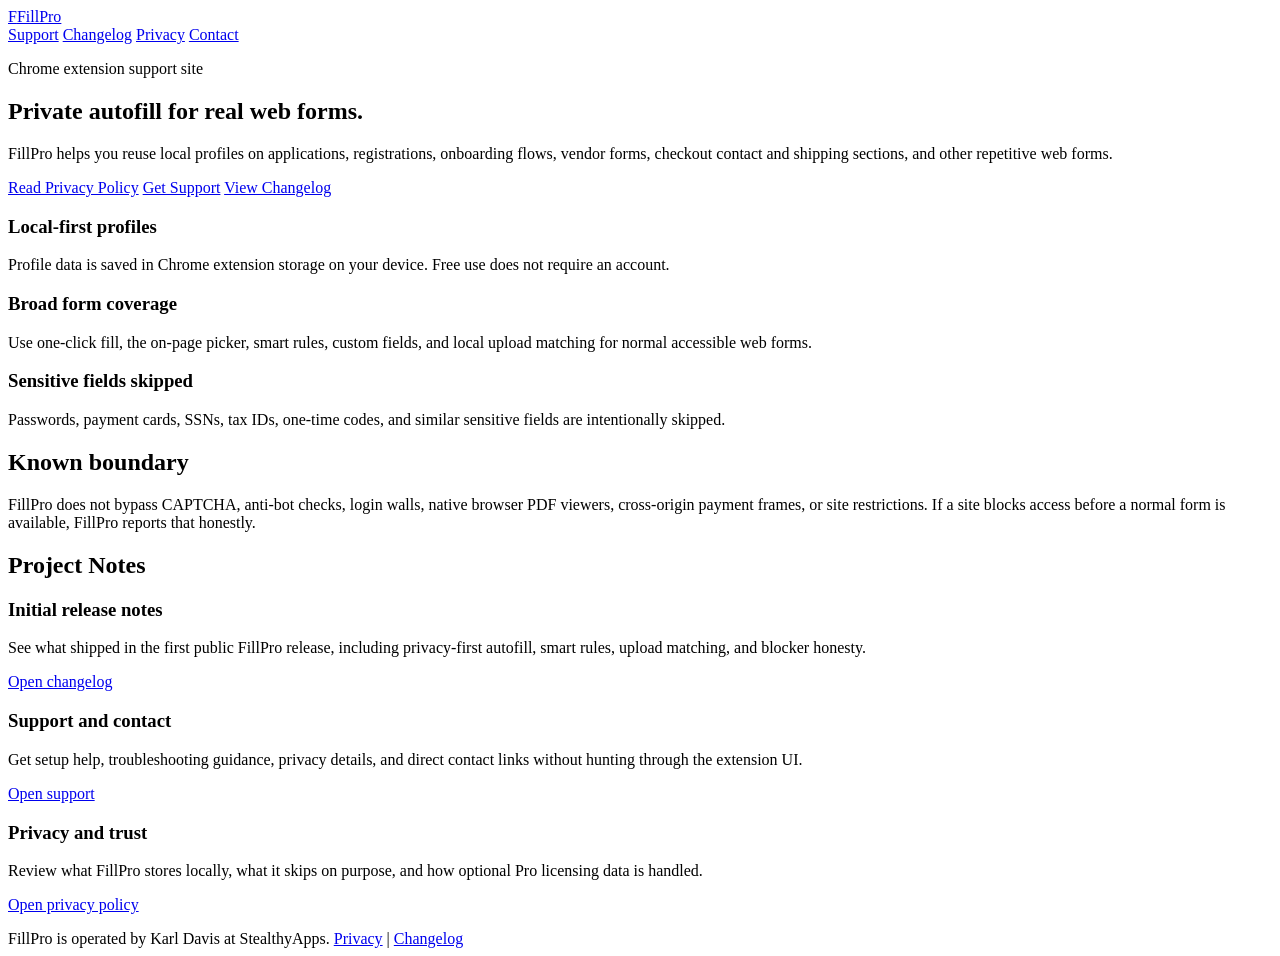
==== index.html @ dcb6a8a9 "Remove developer letter page" ====
<!doctype html>
<html lang="en">
<head>
  <meta charset="utf-8">
  <meta name="viewport" content="width=device-width, initial-scale=1">
  <title>FillPro - Private Web Form Autofill</title>
  <meta name="description" content="FillPro is a Chrome extension for private local web-form autofill with profiles, smart rules, page picker, and local upload matching.">
  <link rel="stylesheet" href="styles.css">
</head>
<body>
  <header class="site-header">
    <nav class="nav" aria-label="Main navigation">
      <a class="brand" href="index.html"><span class="brand-mark">F</span><span>FillPro</span></a>
      <div class="nav-links">
        <a href="support.html">Support</a>
        <a href="changelog.html">Changelog</a>
        <a href="privacy-policy.html">Privacy</a>
        <a href="mailto:support@stealthyapps.com">Contact</a>
      </div>
    </nav>
  </header>

  <main>
    <section class="hero">
      <p class="eyebrow">Chrome extension support site</p>
      <h1>Private autofill for real web forms.</h1>
      <p class="lead">FillPro helps you reuse local profiles on applications, registrations, onboarding flows, vendor forms, checkout contact and shipping sections, and other repetitive web forms.</p>
      <div class="actions">
        <a class="button primary" href="privacy-policy.html">Read Privacy Policy</a>
        <a class="button" href="support.html">Get Support</a>
        <a class="button" href="changelog.html">View Changelog</a>
      </div>
    </section>

    <section class="grid" aria-label="FillPro highlights">
      <article class="card">
        <h3>Local-first profiles</h3>
        <p>Profile data is saved in Chrome extension storage on your device. Free use does not require an account.</p>
      </article>
      <article class="card">
        <h3>Broad form coverage</h3>
        <p>Use one-click fill, the on-page picker, smart rules, custom fields, and local upload matching for normal accessible web forms.</p>
      </article>
      <article class="card">
        <h3>Sensitive fields skipped</h3>
        <p>Passwords, payment cards, SSNs, tax IDs, one-time codes, and similar sensitive fields are intentionally skipped.</p>
      </article>
    </section>

    <section class="notice">
      <h2>Known boundary</h2>
      <p>FillPro does not bypass CAPTCHA, anti-bot checks, login walls, native browser PDF viewers, cross-origin payment frames, or site restrictions. If a site blocks access before a normal form is available, FillPro reports that honestly.</p>
    </section>

    <section>
      <h2>Project Notes</h2>
      <div class="grid" aria-label="Project notes">
        <article class="card">
          <h3>Initial release notes</h3>
          <p>See what shipped in the first public FillPro release, including privacy-first autofill, smart rules, upload matching, and blocker honesty.</p>
          <p><a href="changelog.html">Open changelog</a></p>
        </article>
        <article class="card">
          <h3>Support and contact</h3>
          <p>Get setup help, troubleshooting guidance, privacy details, and direct contact links without hunting through the extension UI.</p>
          <p><a href="support.html">Open support</a></p>
        </article>
        <article class="card">
          <h3>Privacy and trust</h3>
          <p>Review what FillPro stores locally, what it skips on purpose, and how optional Pro licensing data is handled.</p>
          <p><a href="privacy-policy.html">Open privacy policy</a></p>
        </article>
      </div>
    </section>
  </main>

  <footer>
    <div class="footer-inner">
      <span>FillPro is operated by Karl Davis at StealthyApps.</span>
      <span><a href="privacy-policy.html">Privacy</a> | <a href="changelog.html">Changelog</a></span>
    </div>
  </footer>
</body>
</html>
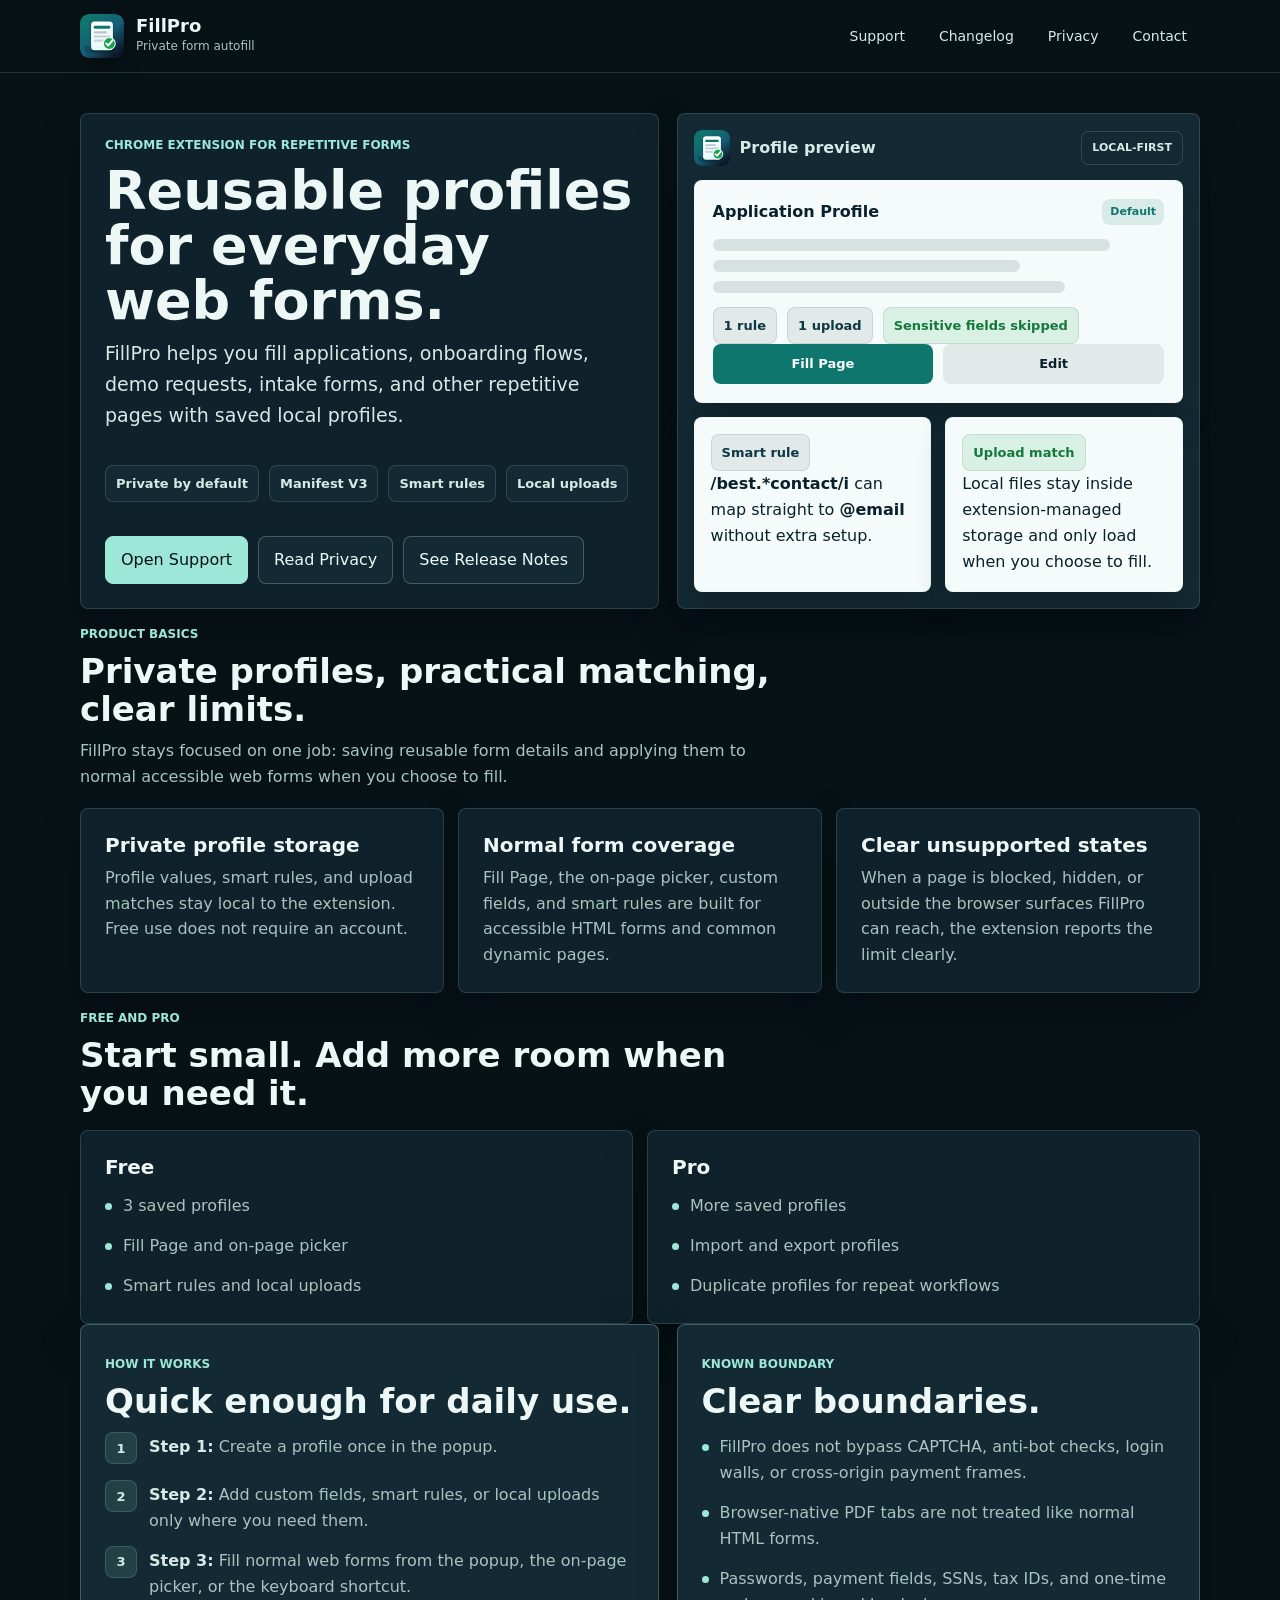
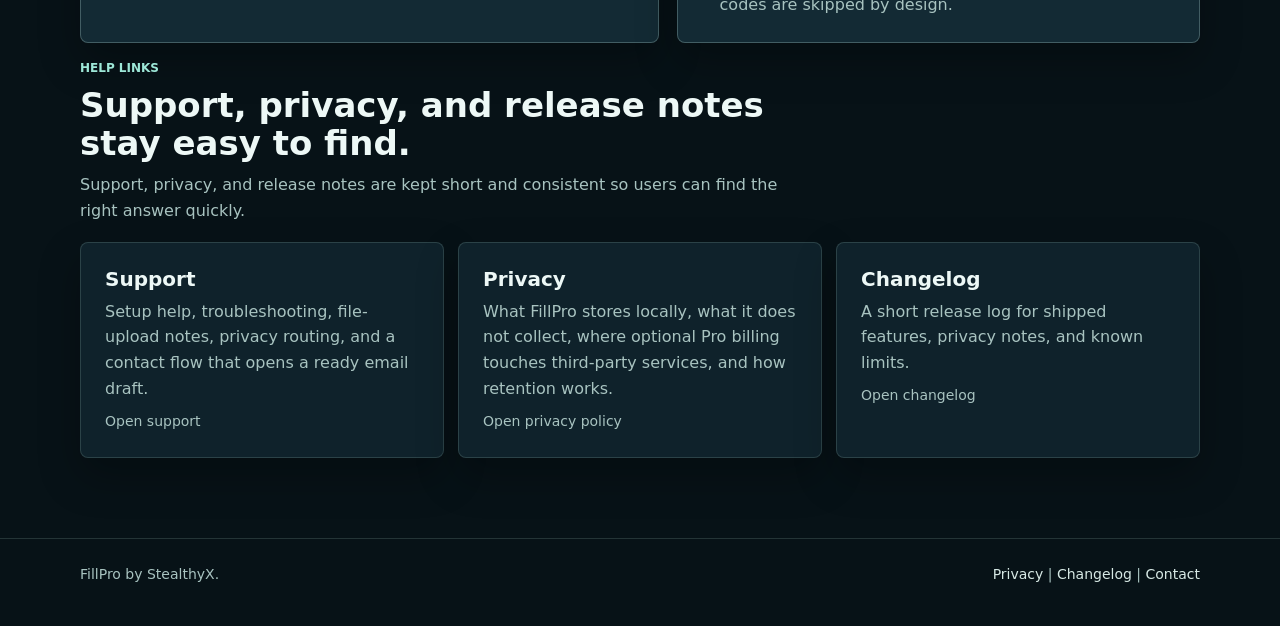
==== commit d7178e2e: "Refresh public site branding and support flow" ====
--- a/index.html
+++ b/index.html
@@ -3,72 +3,204 @@
 <head>
   <meta charset="utf-8">
   <meta name="viewport" content="width=device-width, initial-scale=1">
-  <title>FillPro - Private Web Form Autofill</title>
-  <meta name="description" content="FillPro is a Chrome extension for private local web-form autofill with profiles, smart rules, page picker, and local upload matching.">
+  <title>FillPro | Private Form Autofill</title>
+  <meta name="description" content="FillPro is a private Chrome extension for reusable form profiles, smart field matching, local upload matching, and clear support documentation.">
+  <meta name="referrer" content="no-referrer">
+  <meta http-equiv="Content-Security-Policy" content="default-src 'self'; base-uri 'self'; object-src 'none'; script-src 'self'; style-src 'self'; img-src 'self' data:; connect-src 'none'; upgrade-insecure-requests">
+  <meta name="theme-color" content="#0b1a23">
+  <link rel="icon" href="assets/fillpro-logo.svg" type="image/svg+xml">
   <link rel="stylesheet" href="styles.css">
 </head>
 <body>
   <header class="site-header">
     <nav class="nav" aria-label="Main navigation">
-      <a class="brand" href="index.html"><span class="brand-mark">F</span><span>FillPro</span></a>
+      <a class="brand" href="index.html">
+        <img class="brand-logo" src="assets/fillpro-logo.svg" alt="FillPro logo" width="48" height="48" decoding="async">
+        <span class="brand-lockup">
+          <span class="brand-title">FillPro</span>
+          <span class="brand-subtitle">Private form autofill</span>
+        </span>
+      </a>
       <div class="nav-links">
         <a href="support.html">Support</a>
         <a href="changelog.html">Changelog</a>
         <a href="privacy-policy.html">Privacy</a>
-        <a href="mailto:support@stealthyapps.com">Contact</a>
+        <a href="support.html#contact">Contact</a>
       </div>
     </nav>
   </header>
 
   <main>
-    <section class="hero">
-      <p class="eyebrow">Chrome extension support site</p>
-      <h1>Private autofill for real web forms.</h1>
-      <p class="lead">FillPro helps you reuse local profiles on applications, registrations, onboarding flows, vendor forms, checkout contact and shipping sections, and other repetitive web forms.</p>
-      <div class="actions">
-        <a class="button primary" href="privacy-policy.html">Read Privacy Policy</a>
-        <a class="button" href="support.html">Get Support</a>
-        <a class="button" href="changelog.html">View Changelog</a>
-      </div>
-    </section>
-
-    <section class="grid" aria-label="FillPro highlights">
-      <article class="card">
-        <h3>Local-first profiles</h3>
-        <p>Profile data is saved in Chrome extension storage on your device. Free use does not require an account.</p>
+    <section class="hero-grid" aria-label="FillPro overview">
+      <div class="surface hero-copy">
+        <div class="page-intro">
+          <p class="eyebrow">Chrome extension for repetitive forms</p>
+          <h1>Reusable profiles for everyday web forms.</h1>
+          <p class="lead">FillPro helps you fill applications, onboarding flows, demo requests, intake forms, and other repetitive pages with saved local profiles.</p>
+        </div>
+
+        <div class="pill-row" aria-label="FillPro highlights">
+          <span class="pill">Private by default</span>
+          <span class="pill">Manifest V3</span>
+          <span class="pill">Smart rules</span>
+          <span class="pill">Local uploads</span>
+        </div>
+
+        <div class="actions">
+          <a class="button primary" href="support.html">Open Support</a>
+          <a class="button secondary" href="privacy-policy.html">Read Privacy</a>
+          <a class="button secondary" href="changelog.html">See Release Notes</a>
+        </div>
+      </div>
+
+      <div class="hero-preview">
+        <div class="preview-shell">
+          <div class="preview-header">
+            <div class="preview-brand">
+              <img src="assets/fillpro-logo.svg" alt="" width="36" height="36" decoding="async">
+              <span>Profile preview</span>
+            </div>
+            <span class="preview-badge">Local-first</span>
+          </div>
+
+          <div class="preview-stack">
+            <div class="preview-card">
+              <div class="preview-card-head">
+                <span>Application Profile</span>
+                <span class="preview-default">Default</span>
+              </div>
+              <div class="preview-lines">
+                <span></span>
+                <span></span>
+                <span></span>
+              </div>
+              <div class="preview-tag-row">
+                <span class="preview-tag">1 rule</span>
+                <span class="preview-tag">1 upload</span>
+                <span class="preview-tag strong">Sensitive fields skipped</span>
+              </div>
+              <div class="preview-action-row">
+                <span class="preview-action primary">Fill Page</span>
+                <span class="preview-action secondary">Edit</span>
+              </div>
+            </div>
+
+            <div class="preview-note-grid">
+              <article class="mini-note preview-card">
+                <div class="tag-row">
+                  <span class="tag">Smart rule</span>
+                </div>
+                <p><strong>/best.*contact/i</strong> can map straight to <strong>@email</strong> without extra setup.</p>
+              </article>
+              <article class="mini-note preview-card">
+                <div class="tag-row">
+                  <span class="tag strong">Upload match</span>
+                </div>
+                <p>Local files stay inside extension-managed storage and only load when you choose to fill.</p>
+              </article>
+            </div>
+          </div>
+        </div>
+      </div>
+    </section>
+
+    <section class="section-shell">
+      <div class="section-heading">
+        <p class="eyebrow">Product basics</p>
+        <h2>Private profiles, practical matching, clear limits.</h2>
+        <p>FillPro stays focused on one job: saving reusable form details and applying them to normal accessible web forms when you choose to fill.</p>
+      </div>
+
+      <div class="feature-grid">
+        <article class="feature-card">
+          <h3>Private profile storage</h3>
+          <p>Profile values, smart rules, and upload matches stay local to the extension. Free use does not require an account.</p>
+        </article>
+        <article class="feature-card">
+          <h3>Normal form coverage</h3>
+          <p>Fill Page, the on-page picker, custom fields, and smart rules are built for accessible HTML forms and common dynamic pages.</p>
+        </article>
+        <article class="feature-card">
+          <h3>Clear unsupported states</h3>
+          <p>When a page is blocked, hidden, or outside the browser surfaces FillPro can reach, the extension reports the limit clearly.</p>
+        </article>
+      </div>
+    </section>
+
+    <section class="section-shell compact-section">
+      <div class="section-heading">
+        <p class="eyebrow">Free and Pro</p>
+        <h2>Start small. Add more room when you need it.</h2>
+      </div>
+
+      <div class="plan-grid">
+        <article class="feature-card">
+          <h3>Free</h3>
+          <ul class="list-check">
+            <li>3 saved profiles</li>
+            <li>Fill Page and on-page picker</li>
+            <li>Smart rules and local uploads</li>
+          </ul>
+        </article>
+        <article class="feature-card">
+          <h3>Pro</h3>
+          <ul class="list-check">
+            <li>More saved profiles</li>
+            <li>Import and export profiles</li>
+            <li>Duplicate profiles for repeat workflows</li>
+          </ul>
+        </article>
+      </div>
+    </section>
+
+    <section class="split-layout">
+      <article class="boundary-card">
+        <div class="page-intro">
+          <p class="eyebrow">How it works</p>
+          <h2>Quick enough for daily use.</h2>
+        </div>
+        <ol class="step-list">
+          <li><strong>Step 1:</strong> Create a profile once in the popup.</li>
+          <li><strong>Step 2:</strong> Add custom fields, smart rules, or local uploads only where you need them.</li>
+          <li><strong>Step 3:</strong> Fill normal web forms from the popup, the on-page picker, or the keyboard shortcut.</li>
+        </ol>
       </article>
-      <article class="card">
-        <h3>Broad form coverage</h3>
-        <p>Use one-click fill, the on-page picker, smart rules, custom fields, and local upload matching for normal accessible web forms.</p>
+
+      <article class="boundary-card">
+        <div class="page-intro">
+          <p class="eyebrow">Known boundary</p>
+          <h2>Clear boundaries.</h2>
+        </div>
+        <ul class="list-check">
+          <li>FillPro does not bypass CAPTCHA, anti-bot checks, login walls, or cross-origin payment frames.</li>
+          <li>Browser-native PDF tabs are not treated like normal HTML forms.</li>
+          <li>Passwords, payment fields, SSNs, tax IDs, and one-time codes are skipped by design.</li>
+        </ul>
       </article>
-      <article class="card">
-        <h3>Sensitive fields skipped</h3>
-        <p>Passwords, payment cards, SSNs, tax IDs, one-time codes, and similar sensitive fields are intentionally skipped.</p>
-      </article>
-    </section>
-
-    <section class="notice">
-      <h2>Known boundary</h2>
-      <p>FillPro does not bypass CAPTCHA, anti-bot checks, login walls, native browser PDF viewers, cross-origin payment frames, or site restrictions. If a site blocks access before a normal form is available, FillPro reports that honestly.</p>
-    </section>
-
-    <section>
-      <h2>Project Notes</h2>
-      <div class="grid" aria-label="Project notes">
-        <article class="card">
-          <h3>Initial release notes</h3>
-          <p>See what shipped in the first public FillPro release, including privacy-first autofill, smart rules, upload matching, and blocker honesty.</p>
-          <p><a href="changelog.html">Open changelog</a></p>
-        </article>
-        <article class="card">
-          <h3>Support and contact</h3>
-          <p>Get setup help, troubleshooting guidance, privacy details, and direct contact links without hunting through the extension UI.</p>
-          <p><a href="support.html">Open support</a></p>
-        </article>
-        <article class="card">
-          <h3>Privacy and trust</h3>
-          <p>Review what FillPro stores locally, what it skips on purpose, and how optional Pro licensing data is handled.</p>
-          <p><a href="privacy-policy.html">Open privacy policy</a></p>
+    </section>
+
+    <section class="section-shell">
+      <div class="section-heading">
+        <p class="eyebrow">Help links</p>
+        <h2>Support, privacy, and release notes stay easy to find.</h2>
+        <p>Support, privacy, and release notes are kept short and consistent so users can find the right answer quickly.</p>
+      </div>
+
+      <div class="info-grid">
+        <article class="info-card">
+          <h3>Support</h3>
+          <p>Setup help, troubleshooting, file-upload notes, privacy routing, and a contact flow that opens a ready email draft.</p>
+          <p class="meta"><a href="support.html">Open support</a></p>
+        </article>
+        <article class="info-card">
+          <h3>Privacy</h3>
+          <p>What FillPro stores locally, what it does not collect, where optional Pro billing touches third-party services, and how retention works.</p>
+          <p class="meta"><a href="privacy-policy.html">Open privacy policy</a></p>
+        </article>
+        <article class="info-card">
+          <h3>Changelog</h3>
+          <p>A short release log for shipped features, privacy notes, and known limits.</p>
+          <p class="meta"><a href="changelog.html">Open changelog</a></p>
         </article>
       </div>
     </section>
@@ -76,8 +208,8 @@
 
   <footer>
     <div class="footer-inner">
-      <span>FillPro is operated by Karl Davis at StealthyApps.</span>
-      <span><a href="privacy-policy.html">Privacy</a> | <a href="changelog.html">Changelog</a></span>
+      <span>FillPro by StealthyX.</span>
+      <span><a href="privacy-policy.html">Privacy</a> | <a href="changelog.html">Changelog</a> | <a href="support.html#contact">Contact</a></span>
     </div>
   </footer>
 </body>
--- a/styles.css
+++ b/styles.css
@@ -0,0 +1,884 @@
+:root {
+  --bg: #071217;
+  --bg-2: #0b1a20;
+  --surface: #0f222b;
+  --surface-2: #132a34;
+  --surface-3: #f5fbfa;
+  --text: #edf8f6;
+  --soft: #d7e9e5;
+  --muted: #a8c3c0;
+  --line: rgba(185, 226, 218, 0.16);
+  --line-strong: rgba(185, 226, 218, 0.28);
+  --brand: #9de7d7;
+  --brand-dark: #0f766e;
+  --good: #16a34a;
+  --ink: #08212b;
+  --max: 1120px;
+  --copy: 720px;
+  --radius: 8px;
+  --shadow: 0 18px 42px rgba(0, 0, 0, 0.28);
+}
+
+* {
+  box-sizing: border-box;
+}
+
+html {
+  color-scheme: dark;
+  scroll-behavior: smooth;
+  scroll-padding-top: 150px;
+}
+
+body {
+  margin: 0;
+  min-height: 100vh;
+  background: var(--bg);
+  color: var(--text);
+  font: 16px/1.62 ui-sans-serif, system-ui, -apple-system, BlinkMacSystemFont, "Segoe UI", sans-serif;
+  letter-spacing: 0;
+}
+
+img {
+  display: block;
+  max-width: 100%;
+}
+
+a {
+  color: inherit;
+  text-decoration: none;
+}
+
+a:hover {
+  text-decoration: none;
+}
+
+.site-header {
+  position: sticky;
+  top: 0;
+  z-index: 20;
+  background: var(--bg);
+  border-bottom: 1px solid var(--line);
+}
+
+.nav,
+main,
+.footer-inner {
+  width: min(var(--max), calc(100% - 40px));
+  margin: 0 auto;
+}
+
+.nav {
+  display: flex;
+  align-items: center;
+  justify-content: space-between;
+  gap: 22px;
+  padding: 14px 0;
+}
+
+.brand {
+  display: inline-flex;
+  align-items: center;
+  gap: 12px;
+  min-width: 0;
+}
+
+.brand-logo {
+  width: 44px;
+  height: 44px;
+  border-radius: var(--radius);
+  box-shadow: 0 10px 20px rgba(0, 0, 0, 0.24);
+  flex: 0 0 auto;
+}
+
+.brand-lockup {
+  display: flex;
+  flex-direction: column;
+  gap: 1px;
+}
+
+.brand-title {
+  color: var(--text);
+  font-size: 18px;
+  line-height: 1.1;
+  font-weight: 800;
+}
+
+.brand-subtitle {
+  color: var(--muted);
+  font-size: 12px;
+}
+
+.nav-links {
+  display: flex;
+  flex-wrap: wrap;
+  align-items: center;
+  justify-content: flex-end;
+  gap: 8px;
+}
+
+.nav-links a {
+  min-height: 38px;
+  padding: 8px 12px;
+  border-radius: var(--radius);
+  color: var(--soft);
+  font-size: 14px;
+  border: 1px solid transparent;
+}
+
+.nav-links a:hover,
+.nav-links a[aria-current='page'] {
+  background: var(--surface);
+  border-color: var(--line);
+  color: var(--text);
+}
+
+main {
+  position: relative;
+  padding: 40px 0 80px;
+}
+
+.page {
+  display: grid;
+  gap: 18px;
+}
+
+.hero-grid,
+.page-hero,
+.split-layout {
+  display: grid;
+  grid-template-columns: minmax(0, 1.05fr) minmax(320px, 0.95fr);
+  gap: 18px;
+  align-items: stretch;
+}
+
+.surface,
+.boundary-card,
+.contact-card,
+.feature-card,
+.info-card,
+.support-card,
+.policy-card,
+.release-card,
+.mini-card,
+.preview-shell,
+.preview-card,
+.mini-note {
+  border: 1px solid var(--line);
+  border-radius: var(--radius);
+  background: var(--surface);
+  box-shadow: var(--shadow);
+}
+
+.hero-copy,
+.page-hero-copy,
+.boundary-card,
+.contact-card,
+.feature-card,
+.info-card,
+.support-card,
+.policy-card,
+.release-card,
+.mini-card {
+  padding: 24px;
+}
+
+.hero-copy {
+  display: flex;
+  flex-direction: column;
+  justify-content: space-between;
+  gap: 20px;
+}
+
+.page-intro,
+.section-heading {
+  display: grid;
+  gap: 10px;
+}
+
+.section-shell {
+  display: grid;
+  gap: 18px;
+  margin-top: 18px;
+}
+
+.section-heading {
+  max-width: var(--copy);
+}
+
+.eyebrow {
+  margin: 0;
+  color: var(--brand);
+  font-size: 12px;
+  line-height: 1.25;
+  font-weight: 800;
+  letter-spacing: 0;
+  text-transform: uppercase;
+}
+
+h1,
+h2,
+h3,
+p {
+  margin: 0;
+  letter-spacing: 0;
+}
+
+h1,
+h2,
+h3 {
+  color: var(--text);
+  font-weight: 800;
+}
+
+h1 {
+  max-width: 720px;
+  font-size: 54px;
+  line-height: 1.02;
+}
+
+h2 {
+  font-size: 34px;
+  line-height: 1.12;
+}
+
+h3 {
+  font-size: 20px;
+  line-height: 1.2;
+}
+
+p {
+  color: var(--muted);
+}
+
+.lead {
+  max-width: 62ch;
+  color: var(--soft);
+  font-size: 19px;
+}
+
+.actions,
+.pill-row,
+.quick-links,
+.chip-row,
+.tag-row,
+.preview-tag-row,
+.preview-action-row,
+.contact-meta {
+  display: flex;
+  flex-wrap: wrap;
+  gap: 10px;
+}
+
+.pill,
+.quick-link,
+.chip,
+.preview-badge,
+.release-badge,
+.tag,
+.preview-tag {
+  display: inline-flex;
+  align-items: center;
+  justify-content: center;
+  min-height: 34px;
+  padding: 7px 10px;
+  border-radius: var(--radius);
+  border: 1px solid var(--line);
+  background: var(--surface-2);
+  color: var(--soft);
+  font-size: 13px;
+  font-weight: 700;
+  letter-spacing: 0;
+}
+
+.quick-link:hover {
+  border-color: var(--line-strong);
+  color: var(--text);
+}
+
+.button {
+  display: inline-flex;
+  align-items: center;
+  justify-content: center;
+  min-height: 44px;
+  padding: 10px 15px;
+  border: 1px solid var(--line-strong);
+  border-radius: var(--radius);
+  background: var(--surface-2);
+  color: var(--text);
+  font: 800 14px/1.2 inherit;
+  cursor: pointer;
+}
+
+.button:hover {
+  border-color: var(--brand);
+}
+
+.button.primary {
+  color: #06131a;
+  background: var(--brand);
+  border-color: var(--brand);
+}
+
+.hero-preview,
+.preview-shell {
+  display: flex;
+}
+
+.preview-shell {
+  width: 100%;
+  padding: 16px;
+  flex-direction: column;
+  gap: 14px;
+  background: var(--surface-2);
+}
+
+.preview-header,
+.preview-card-head,
+.footer-inner,
+.contact-meta {
+  display: flex;
+  align-items: center;
+  justify-content: space-between;
+  gap: 12px;
+}
+
+.preview-brand {
+  display: inline-flex;
+  align-items: center;
+  gap: 10px;
+  color: var(--soft);
+  font-weight: 800;
+}
+
+.preview-brand img {
+  width: 36px;
+  height: 36px;
+  border-radius: var(--radius);
+}
+
+.preview-badge,
+.release-badge {
+  font-size: 11px;
+  text-transform: uppercase;
+}
+
+.preview-stack,
+.preview-lines,
+.preview-note-grid,
+.feature-grid,
+.info-grid,
+.support-grid,
+.policy-grid,
+.release-grid,
+.mini-grid,
+.contact-form,
+.field,
+.field-row,
+.list-check,
+.step-list,
+.clean-list,
+.dense-list {
+  display: grid;
+  gap: 14px;
+}
+
+.preview-note-grid,
+.feature-grid,
+.info-grid,
+.support-grid,
+.policy-grid,
+.release-grid {
+  grid-template-columns: repeat(3, minmax(0, 1fr));
+}
+
+.preview-note-grid {
+  grid-template-columns: repeat(2, minmax(0, 1fr));
+}
+
+.plan-grid {
+  display: grid;
+  grid-template-columns: repeat(2, minmax(0, 1fr));
+  gap: 14px;
+}
+
+.preview-card {
+  padding: 18px;
+  background: var(--surface-3);
+  color: var(--ink);
+  box-shadow: 0 16px 30px rgba(0, 0, 0, 0.22);
+}
+
+.preview-card-head {
+  margin-bottom: 14px;
+  color: var(--ink);
+  font-weight: 800;
+}
+
+.preview-default {
+  min-height: 24px;
+  padding: 4px 8px;
+  border-radius: var(--radius);
+  background: rgba(15, 118, 110, 0.12);
+  color: var(--brand-dark);
+  font-size: 11px;
+  font-weight: 900;
+}
+
+.preview-lines {
+  margin-bottom: 14px;
+  gap: 9px;
+}
+
+.preview-lines span {
+  height: 12px;
+  border-radius: var(--radius);
+  background: rgba(8, 33, 43, 0.12);
+}
+
+.preview-lines span:nth-child(1) { width: 88%; }
+.preview-lines span:nth-child(2) { width: 68%; }
+.preview-lines span:nth-child(3) { width: 78%; }
+
+.preview-tag,
+.tag {
+  background: rgba(8, 33, 43, 0.08);
+  color: #0d3744;
+  border-color: rgba(8, 33, 43, 0.1);
+}
+
+.preview-tag.strong,
+.tag.strong {
+  background: rgba(22, 163, 74, 0.12);
+  color: #14783d;
+}
+
+.preview-action {
+  flex: 1;
+  min-height: 40px;
+  border-radius: var(--radius);
+  display: inline-flex;
+  align-items: center;
+  justify-content: center;
+  font-size: 13px;
+  font-weight: 800;
+}
+
+.preview-action.primary {
+  background: var(--brand-dark);
+  color: #f7fbfb;
+}
+
+.preview-action.secondary {
+  background: rgba(8, 33, 43, 0.08);
+  color: var(--ink);
+}
+
+.mini-note {
+  padding: 16px;
+  background: var(--surface-3);
+  color: var(--ink);
+}
+
+.mini-note p,
+.mini-note strong {
+  color: var(--ink);
+}
+
+.feature-card p,
+.info-card p,
+.support-card p,
+.policy-card p,
+.release-card p,
+.boundary-card p,
+.contact-card p,
+.mini-card p {
+  margin-top: 8px;
+}
+
+.boundary-card,
+.contact-card,
+.mini-card {
+  background: var(--surface-2);
+  border-color: var(--line-strong);
+}
+
+.list-check,
+.step-list,
+.clean-list,
+.dense-list {
+  padding: 0;
+  margin: 14px 0 0;
+  list-style: none;
+}
+
+.list-check li,
+.step-list li,
+.clean-list li,
+.dense-list li {
+  position: relative;
+  padding-left: 18px;
+  color: var(--muted);
+}
+
+.list-check li::before,
+.clean-list li::before,
+.dense-list li::before {
+  content: "";
+  position: absolute;
+  left: 0;
+  top: 10px;
+  width: 7px;
+  height: 7px;
+  border-radius: 50%;
+  background: var(--brand);
+}
+
+.step-list {
+  counter-reset: step;
+}
+
+.step-list li {
+  min-height: 34px;
+  padding-left: 44px;
+}
+
+.step-list strong {
+  color: var(--soft);
+}
+
+.step-list li::before {
+  counter-increment: step;
+  content: counter(step);
+  position: absolute;
+  left: 0;
+  top: -2px;
+  width: 30px;
+  height: 30px;
+  border-radius: var(--radius);
+  display: grid;
+  place-items: center;
+  background: rgba(157, 231, 215, 0.12);
+  border: 1px solid var(--line);
+  color: var(--soft);
+  font-size: 13px;
+  font-weight: 900;
+}
+
+.permissions-table {
+  width: 100%;
+  margin-top: 14px;
+  border-collapse: collapse;
+  color: var(--muted);
+  font-size: 15px;
+}
+
+.permissions-table th,
+.permissions-table td {
+  padding: 12px 0;
+  border-top: 1px solid var(--line);
+  text-align: left;
+  vertical-align: top;
+}
+
+.permissions-table th {
+  color: var(--soft);
+  font-size: 13px;
+}
+
+.permissions-table td:first-child,
+.permissions-table th:first-child {
+  width: 180px;
+  padding-right: 18px;
+}
+
+.permissions-table:first-of-type {
+  margin-top: 14px;
+}
+
+.permissions-table strong {
+  color: var(--soft);
+}
+
+.meta,
+.small,
+.helper {
+  color: var(--muted);
+  font-size: 14px;
+}
+
+.small {
+  font-size: 13px;
+}
+
+.contact-card {
+  scroll-margin-top: 150px;
+}
+
+.contact-form {
+  margin-top: 18px;
+}
+
+.field-row {
+  grid-template-columns: repeat(2, minmax(0, 1fr));
+}
+
+.contact-fieldset {
+  min-width: 0;
+  margin: 0;
+  padding: 0;
+  border: 0;
+}
+
+.contact-fieldset legend {
+  color: var(--soft);
+  font-size: 13px;
+  font-weight: 800;
+}
+
+.field {
+  gap: 7px;
+}
+
+.field label {
+  color: var(--soft);
+  font-size: 13px;
+  font-weight: 800;
+}
+
+.field input,
+.field select,
+.field textarea {
+  width: 100%;
+  border: 1px solid var(--line-strong);
+  border-radius: var(--radius);
+  background: #071217;
+  color: var(--text);
+  font: inherit;
+  padding: 12px 13px;
+}
+
+.field textarea {
+  min-height: 150px;
+  resize: vertical;
+}
+
+.field input::placeholder,
+.field textarea::placeholder {
+  color: #6f8d8d;
+}
+
+.field input:focus,
+.field select:focus,
+.field textarea:focus {
+  outline: 2px solid rgba(157, 231, 215, 0.42);
+  outline-offset: 2px;
+}
+
+.button:focus-visible,
+.nav-links a:focus-visible,
+.quick-link:focus-visible,
+a:focus-visible,
+button:focus-visible,
+select:focus-visible,
+input:focus-visible,
+textarea:focus-visible {
+  outline: 3px solid var(--brand);
+  outline-offset: 3px;
+}
+
+[data-contact-status] {
+  border-radius: var(--radius);
+  padding: 10px 12px;
+  background: rgba(157, 231, 215, 0.07);
+  border: 1px solid var(--line);
+}
+
+[data-contact-status][data-state='error'] {
+  color: #ffd2d2;
+  background: rgba(185, 28, 28, 0.18);
+  border-color: rgba(252, 165, 165, 0.45);
+}
+
+[data-contact-status][data-state='success'] {
+  color: #d8f8e4;
+  background: rgba(22, 163, 74, 0.14);
+  border-color: rgba(134, 239, 172, 0.35);
+}
+
+footer {
+  border-top: 1px solid var(--line);
+}
+
+.footer-inner {
+  flex-wrap: wrap;
+  padding: 24px 0 40px;
+  color: var(--muted);
+  font-size: 14px;
+}
+
+.footer-inner a {
+  color: var(--soft);
+}
+
+@media (max-width: 1020px) {
+  .hero-grid,
+  .page-hero,
+  .split-layout,
+  .preview-note-grid,
+  .feature-grid,
+  .info-grid,
+  .support-grid,
+  .policy-grid,
+  .release-grid {
+    grid-template-columns: repeat(2, minmax(0, 1fr));
+  }
+
+  h1 {
+    font-size: 46px;
+  }
+}
+
+@media (max-width: 780px) {
+  .nav,
+  main,
+  .footer-inner {
+    width: min(var(--max), calc(100% - 28px));
+  }
+
+  .nav {
+    flex-direction: column;
+    align-items: flex-start;
+  }
+
+  .nav-links {
+    justify-content: flex-start;
+  }
+
+  .hero-grid,
+  .page-hero,
+  .split-layout,
+  .preview-note-grid,
+  .feature-grid,
+  .info-grid,
+  .support-grid,
+  .policy-grid,
+  .release-grid,
+  .plan-grid,
+  .field-row {
+    grid-template-columns: 1fr;
+  }
+
+  h1 {
+    font-size: 38px;
+  }
+
+  h2 {
+    font-size: 28px;
+  }
+
+  .hero-copy,
+  .page-hero-copy,
+  .boundary-card,
+  .contact-card,
+  .feature-card,
+  .info-card,
+  .support-card,
+  .policy-card,
+  .release-card,
+  .mini-card {
+    padding: 20px;
+  }
+
+  .permissions-table,
+  .permissions-table thead,
+  .permissions-table tbody,
+  .permissions-table tr,
+  .permissions-table th,
+  .permissions-table td {
+    display: block;
+    width: 100%;
+  }
+
+  .permissions-table th {
+    display: none;
+  }
+
+  .permissions-table td:first-child {
+    padding-bottom: 2px;
+    border-top: 1px solid var(--line);
+  }
+
+  .permissions-table td + td {
+    padding-top: 0;
+    border-top: 0;
+  }
+}
+
+@media (max-width: 560px) {
+  body {
+    font-size: 15px;
+  }
+
+  main {
+    padding-top: 28px;
+  }
+
+  .brand-logo {
+    width: 40px;
+    height: 40px;
+  }
+
+  .actions,
+  .pill-row,
+  .quick-links {
+    width: 100%;
+  }
+
+  .button,
+  .pill,
+  .quick-link {
+    width: 100%;
+  }
+
+  .hero-copy .actions {
+    display: grid;
+    grid-template-columns: repeat(2, minmax(0, 1fr));
+  }
+
+  .hero-copy .actions .button.primary {
+    grid-column: 1 / -1;
+  }
+
+  .nav-links {
+    display: grid;
+    width: 100%;
+    grid-template-columns: repeat(4, minmax(0, 1fr));
+    gap: 6px;
+  }
+
+  .nav-links a {
+    min-height: 34px;
+    padding: 7px 6px;
+    text-align: center;
+    font-size: 13px;
+  }
+
+  .preview-header,
+  .preview-card-head,
+  .preview-action-row,
+  .footer-inner,
+  .contact-meta {
+    align-items: stretch;
+    flex-direction: column;
+  }
+
+  .field textarea {
+    min-height: 120px;
+  }
+}
+
+@media (prefers-reduced-motion: reduce) {
+  html {
+    scroll-behavior: auto;
+  }
+}
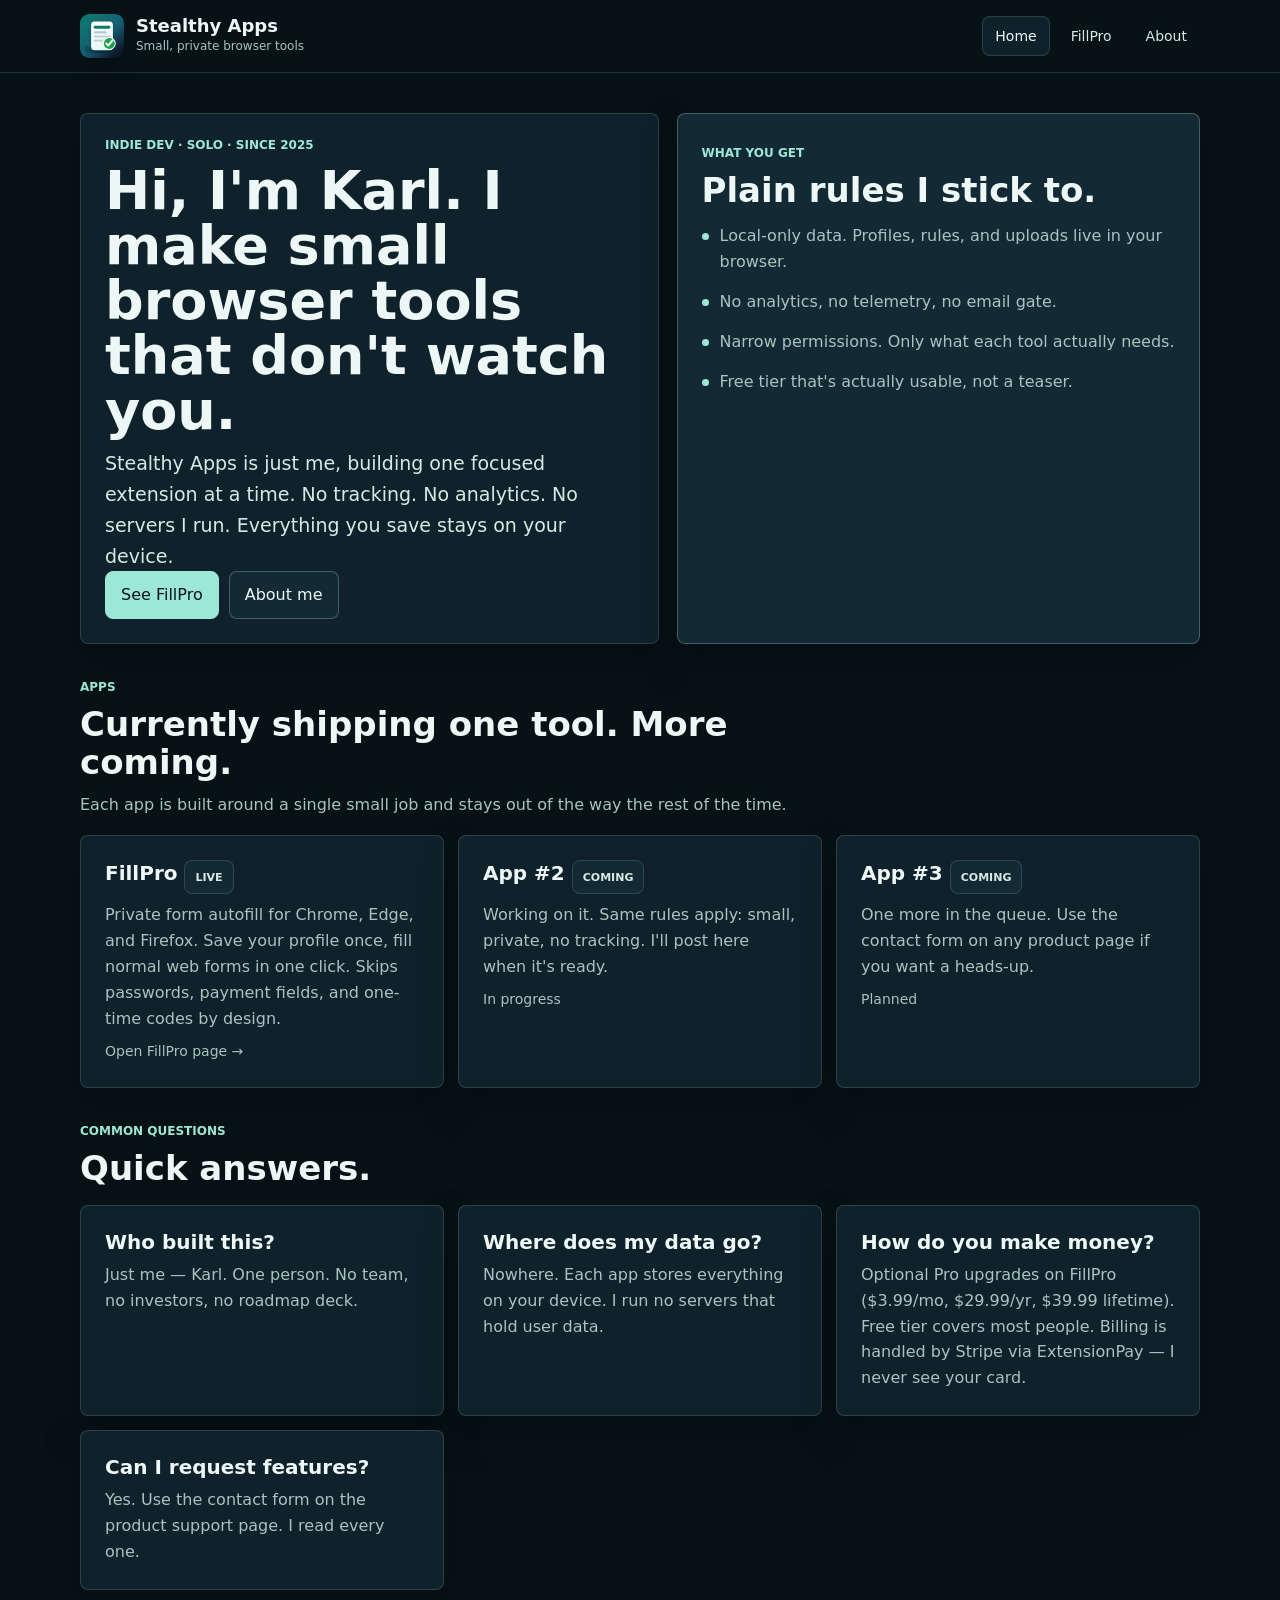
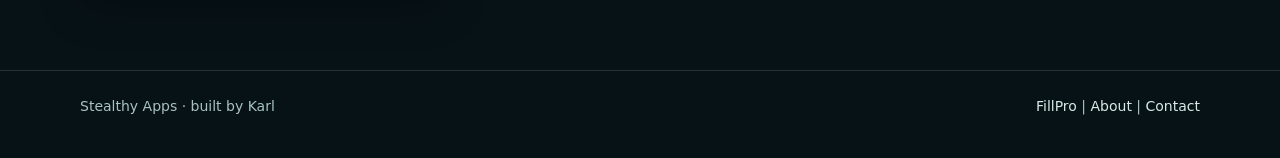
==== commit 9a2bc62e: "Restructure as Stealthy Apps portfolio site - New homepage and About page (Stealthy Apps brand, casu" ====
--- a/index.html
+++ b/index.html
@@ -3,204 +3,162 @@
 <head>
   <meta charset="utf-8">
   <meta name="viewport" content="width=device-width, initial-scale=1">
-  <title>FillPro | Private Form Autofill</title>
-  <meta name="description" content="FillPro is a private Chrome extension for reusable form profiles, smart field matching, local upload matching, and clear support documentation.">
+  <title>Stealthy Apps — small, private browser tools by Karl</title>
+  <meta name="description" content="Stealthy Apps makes small, private Chrome and Firefox extensions. Built by Karl, a solo indie dev. No tracking, no analytics, no servers. Currently shipping FillPro — private form autofill.">
+  <meta name="keywords" content="indie browser extensions, private chrome extensions, indie developer, no tracking extensions, fillpro, stealthy apps">
+  <meta name="author" content="Karl">
   <meta name="referrer" content="no-referrer">
-  <meta http-equiv="Content-Security-Policy" content="default-src 'self'; base-uri 'self'; object-src 'none'; script-src 'self'; style-src 'self'; img-src 'self' data:; connect-src 'none'; upgrade-insecure-requests">
   <meta name="theme-color" content="#0b1a23">
+  <link rel="canonical" href="https://stealthyapps.com/">
   <link rel="icon" href="assets/fillpro-logo.svg" type="image/svg+xml">
   <link rel="stylesheet" href="styles.css">
+
+  <meta property="og:type" content="website">
+  <meta property="og:site_name" content="Stealthy Apps">
+  <meta property="og:title" content="Stealthy Apps — small, private browser tools by Karl">
+  <meta property="og:description" content="Indie-made Chrome and Firefox extensions. No tracking, no analytics, no servers. Currently shipping FillPro — private form autofill.">
+  <meta property="og:url" content="https://stealthyapps.com/">
+  <meta property="og:image" content="https://stealthyapps.com/assets/fillpro-logo.svg">
+  <meta name="twitter:card" content="summary">
+  <meta name="twitter:title" content="Stealthy Apps — small, private browser tools by Karl">
+  <meta name="twitter:description" content="Indie-made Chrome and Firefox extensions. No tracking, no analytics, no servers.">
+  <meta name="twitter:image" content="https://stealthyapps.com/assets/fillpro-logo.svg">
+
+  <script type="application/ld+json">
+  {
+    "@context": "https://schema.org",
+    "@graph": [
+      {
+        "@type": "Person",
+        "name": "Karl",
+        "jobTitle": "Indie software developer",
+        "url": "https://stealthyapps.com/about.html",
+        "knowsAbout": ["Browser extensions", "Web privacy", "Chrome extension development", "Firefox add-ons"]
+      },
+      {
+        "@type": "Organization",
+        "name": "Stealthy Apps",
+        "url": "https://stealthyapps.com/",
+        "logo": "https://stealthyapps.com/assets/fillpro-logo.svg",
+        "founder": { "@type": "Person", "name": "Karl" },
+        "description": "Indie studio building small, private browser extensions."
+      },
+      {
+        "@type": "WebSite",
+        "name": "Stealthy Apps",
+        "url": "https://stealthyapps.com/",
+        "publisher": { "@type": "Organization", "name": "Stealthy Apps" }
+      },
+      {
+        "@type": "SoftwareApplication",
+        "name": "FillPro",
+        "applicationCategory": "BrowserApplication",
+        "operatingSystem": "Chrome, Edge, Firefox, Brave, Opera, Vivaldi, Arc",
+        "url": "https://stealthyapps.com/apps/fillpro/",
+        "offers": [
+          { "@type": "Offer", "price": "0", "priceCurrency": "USD", "name": "Free" },
+          { "@type": "Offer", "price": "3.99", "priceCurrency": "USD", "name": "Pro monthly" },
+          { "@type": "Offer", "price": "29.99", "priceCurrency": "USD", "name": "Pro yearly" },
+          { "@type": "Offer", "price": "39.99", "priceCurrency": "USD", "name": "Pro lifetime" }
+        ]
+      }
+    ]
+  }
+  </script>
 </head>
 <body>
   <header class="site-header">
     <nav class="nav" aria-label="Main navigation">
-      <a class="brand" href="index.html">
-        <img class="brand-logo" src="assets/fillpro-logo.svg" alt="FillPro logo" width="48" height="48" decoding="async">
+      <a class="brand" href="/">
+        <img class="brand-logo" src="assets/fillpro-logo.svg" alt="Stealthy Apps logo" width="48" height="48" decoding="async">
         <span class="brand-lockup">
-          <span class="brand-title">FillPro</span>
-          <span class="brand-subtitle">Private form autofill</span>
+          <span class="brand-title">Stealthy Apps</span>
+          <span class="brand-subtitle">Small, private browser tools</span>
         </span>
       </a>
       <div class="nav-links">
-        <a href="support.html">Support</a>
-        <a href="changelog.html">Changelog</a>
-        <a href="privacy-policy.html">Privacy</a>
-        <a href="support.html#contact">Contact</a>
+        <a href="/" aria-current="page">Home</a>
+        <a href="apps/fillpro/">FillPro</a>
+        <a href="about.html">About</a>
       </div>
     </nav>
   </header>
 
-  <main>
-    <section class="hero-grid" aria-label="FillPro overview">
-      <div class="surface hero-copy">
+  <main class="page">
+    <section class="page-hero">
+      <div class="surface page-hero-copy">
         <div class="page-intro">
-          <p class="eyebrow">Chrome extension for repetitive forms</p>
-          <h1>Reusable profiles for everyday web forms.</h1>
-          <p class="lead">FillPro helps you fill applications, onboarding flows, demo requests, intake forms, and other repetitive pages with saved local profiles.</p>
+          <p class="eyebrow">Indie dev · solo · since 2025</p>
+          <h1>Hi, I'm Karl. I make small browser tools that don't watch you.</h1>
+          <p class="lead">Stealthy Apps is just me, building one focused extension at a time. No tracking. No analytics. No servers I run. Everything you save stays on your device.</p>
         </div>
-
-        <div class="pill-row" aria-label="FillPro highlights">
-          <span class="pill">Private by default</span>
-          <span class="pill">Manifest V3</span>
-          <span class="pill">Smart rules</span>
-          <span class="pill">Local uploads</span>
-        </div>
-
         <div class="actions">
-          <a class="button primary" href="support.html">Open Support</a>
-          <a class="button secondary" href="privacy-policy.html">Read Privacy</a>
-          <a class="button secondary" href="changelog.html">See Release Notes</a>
+          <a class="button primary" href="apps/fillpro/">See FillPro</a>
+          <a class="button" href="about.html">About me</a>
         </div>
       </div>
 
-      <div class="hero-preview">
-        <div class="preview-shell">
-          <div class="preview-header">
-            <div class="preview-brand">
-              <img src="assets/fillpro-logo.svg" alt="" width="36" height="36" decoding="async">
-              <span>Profile preview</span>
-            </div>
-            <span class="preview-badge">Local-first</span>
-          </div>
-
-          <div class="preview-stack">
-            <div class="preview-card">
-              <div class="preview-card-head">
-                <span>Application Profile</span>
-                <span class="preview-default">Default</span>
-              </div>
-              <div class="preview-lines">
-                <span></span>
-                <span></span>
-                <span></span>
-              </div>
-              <div class="preview-tag-row">
-                <span class="preview-tag">1 rule</span>
-                <span class="preview-tag">1 upload</span>
-                <span class="preview-tag strong">Sensitive fields skipped</span>
-              </div>
-              <div class="preview-action-row">
-                <span class="preview-action primary">Fill Page</span>
-                <span class="preview-action secondary">Edit</span>
-              </div>
-            </div>
-
-            <div class="preview-note-grid">
-              <article class="mini-note preview-card">
-                <div class="tag-row">
-                  <span class="tag">Smart rule</span>
-                </div>
-                <p><strong>/best.*contact/i</strong> can map straight to <strong>@email</strong> without extra setup.</p>
-              </article>
-              <article class="mini-note preview-card">
-                <div class="tag-row">
-                  <span class="tag strong">Upload match</span>
-                </div>
-                <p>Local files stay inside extension-managed storage and only load when you choose to fill.</p>
-              </article>
-            </div>
-          </div>
+      <article class="boundary-card mini-card">
+        <div class="page-intro">
+          <p class="eyebrow">What you get</p>
+          <h2>Plain rules I stick to.</h2>
         </div>
-      </div>
+        <ul class="list-check">
+          <li>Local-only data. Profiles, rules, and uploads live in your browser.</li>
+          <li>No analytics, no telemetry, no email gate.</li>
+          <li>Narrow permissions. Only what each tool actually needs.</li>
+          <li>Free tier that's actually usable, not a teaser.</li>
+        </ul>
+      </article>
     </section>
 
     <section class="section-shell">
       <div class="section-heading">
-        <p class="eyebrow">Product basics</p>
-        <h2>Private profiles, practical matching, clear limits.</h2>
-        <p>FillPro stays focused on one job: saving reusable form details and applying them to normal accessible web forms when you choose to fill.</p>
+        <p class="eyebrow">Apps</p>
+        <h2>Currently shipping one tool. More coming.</h2>
+        <p>Each app is built around a single small job and stays out of the way the rest of the time.</p>
       </div>
 
-      <div class="feature-grid">
-        <article class="feature-card">
-          <h3>Private profile storage</h3>
-          <p>Profile values, smart rules, and upload matches stay local to the extension. Free use does not require an account.</p>
+      <div class="info-grid">
+        <article class="info-card">
+          <h3>FillPro <span class="release-badge">Live</span></h3>
+          <p>Private form autofill for Chrome, Edge, and Firefox. Save your profile once, fill normal web forms in one click. Skips passwords, payment fields, and one-time codes by design.</p>
+          <p class="meta"><a href="apps/fillpro/">Open FillPro page →</a></p>
         </article>
-        <article class="feature-card">
-          <h3>Normal form coverage</h3>
-          <p>Fill Page, the on-page picker, custom fields, and smart rules are built for accessible HTML forms and common dynamic pages.</p>
+        <article class="info-card">
+          <h3>App #2 <span class="release-badge">Coming</span></h3>
+          <p>Working on it. Same rules apply: small, private, no tracking. I'll post here when it's ready.</p>
+          <p class="meta">In progress</p>
         </article>
-        <article class="feature-card">
-          <h3>Clear unsupported states</h3>
-          <p>When a page is blocked, hidden, or outside the browser surfaces FillPro can reach, the extension reports the limit clearly.</p>
+        <article class="info-card">
+          <h3>App #3 <span class="release-badge">Coming</span></h3>
+          <p>One more in the queue. Use the contact form on any product page if you want a heads-up.</p>
+          <p class="meta">Planned</p>
         </article>
       </div>
     </section>
 
     <section class="section-shell compact-section">
       <div class="section-heading">
-        <p class="eyebrow">Free and Pro</p>
-        <h2>Start small. Add more room when you need it.</h2>
+        <p class="eyebrow">Common questions</p>
+        <h2>Quick answers.</h2>
       </div>
-
-      <div class="plan-grid">
-        <article class="feature-card">
-          <h3>Free</h3>
-          <ul class="list-check">
-            <li>3 saved profiles</li>
-            <li>Fill Page and on-page picker</li>
-            <li>Smart rules and local uploads</li>
-          </ul>
-        </article>
-        <article class="feature-card">
-          <h3>Pro</h3>
-          <ul class="list-check">
-            <li>More saved profiles</li>
-            <li>Import and export profiles</li>
-            <li>Duplicate profiles for repeat workflows</li>
-          </ul>
-        </article>
-      </div>
-    </section>
-
-    <section class="split-layout">
-      <article class="boundary-card">
-        <div class="page-intro">
-          <p class="eyebrow">How it works</p>
-          <h2>Quick enough for daily use.</h2>
-        </div>
-        <ol class="step-list">
-          <li><strong>Step 1:</strong> Create a profile once in the popup.</li>
-          <li><strong>Step 2:</strong> Add custom fields, smart rules, or local uploads only where you need them.</li>
-          <li><strong>Step 3:</strong> Fill normal web forms from the popup, the on-page picker, or the keyboard shortcut.</li>
-        </ol>
-      </article>
-
-      <article class="boundary-card">
-        <div class="page-intro">
-          <p class="eyebrow">Known boundary</p>
-          <h2>Clear boundaries.</h2>
-        </div>
-        <ul class="list-check">
-          <li>FillPro does not bypass CAPTCHA, anti-bot checks, login walls, or cross-origin payment frames.</li>
-          <li>Browser-native PDF tabs are not treated like normal HTML forms.</li>
-          <li>Passwords, payment fields, SSNs, tax IDs, and one-time codes are skipped by design.</li>
-        </ul>
-      </article>
-    </section>
-
-    <section class="section-shell">
-      <div class="section-heading">
-        <p class="eyebrow">Help links</p>
-        <h2>Support, privacy, and release notes stay easy to find.</h2>
-        <p>Support, privacy, and release notes are kept short and consistent so users can find the right answer quickly.</p>
-      </div>
-
       <div class="info-grid">
         <article class="info-card">
-          <h3>Support</h3>
-          <p>Setup help, troubleshooting, file-upload notes, privacy routing, and a contact flow that opens a ready email draft.</p>
-          <p class="meta"><a href="support.html">Open support</a></p>
+          <h3>Who built this?</h3>
+          <p>Just me — Karl. One person. No team, no investors, no roadmap deck.</p>
         </article>
         <article class="info-card">
-          <h3>Privacy</h3>
-          <p>What FillPro stores locally, what it does not collect, where optional Pro billing touches third-party services, and how retention works.</p>
-          <p class="meta"><a href="privacy-policy.html">Open privacy policy</a></p>
+          <h3>Where does my data go?</h3>
+          <p>Nowhere. Each app stores everything on your device. I run no servers that hold user data.</p>
         </article>
         <article class="info-card">
-          <h3>Changelog</h3>
-          <p>A short release log for shipped features, privacy notes, and known limits.</p>
-          <p class="meta"><a href="changelog.html">Open changelog</a></p>
+          <h3>How do you make money?</h3>
+          <p>Optional Pro upgrades on FillPro ($3.99/mo, $29.99/yr, $39.99 lifetime). Free tier covers most people. Billing is handled by Stripe via ExtensionPay — I never see your card.</p>
+        </article>
+        <article class="info-card">
+          <h3>Can I request features?</h3>
+          <p>Yes. Use the contact form on the product support page. I read every one.</p>
         </article>
       </div>
     </section>
@@ -208,8 +166,8 @@
 
   <footer>
     <div class="footer-inner">
-      <span>FillPro by StealthyX.</span>
-      <span><a href="privacy-policy.html">Privacy</a> | <a href="changelog.html">Changelog</a> | <a href="support.html#contact">Contact</a></span>
+      <span>Stealthy Apps · built by Karl</span>
+      <span><a href="apps/fillpro/">FillPro</a> | <a href="about.html">About</a> | <a href="apps/fillpro/support.html#contact">Contact</a></span>
     </div>
   </footer>
 </body>
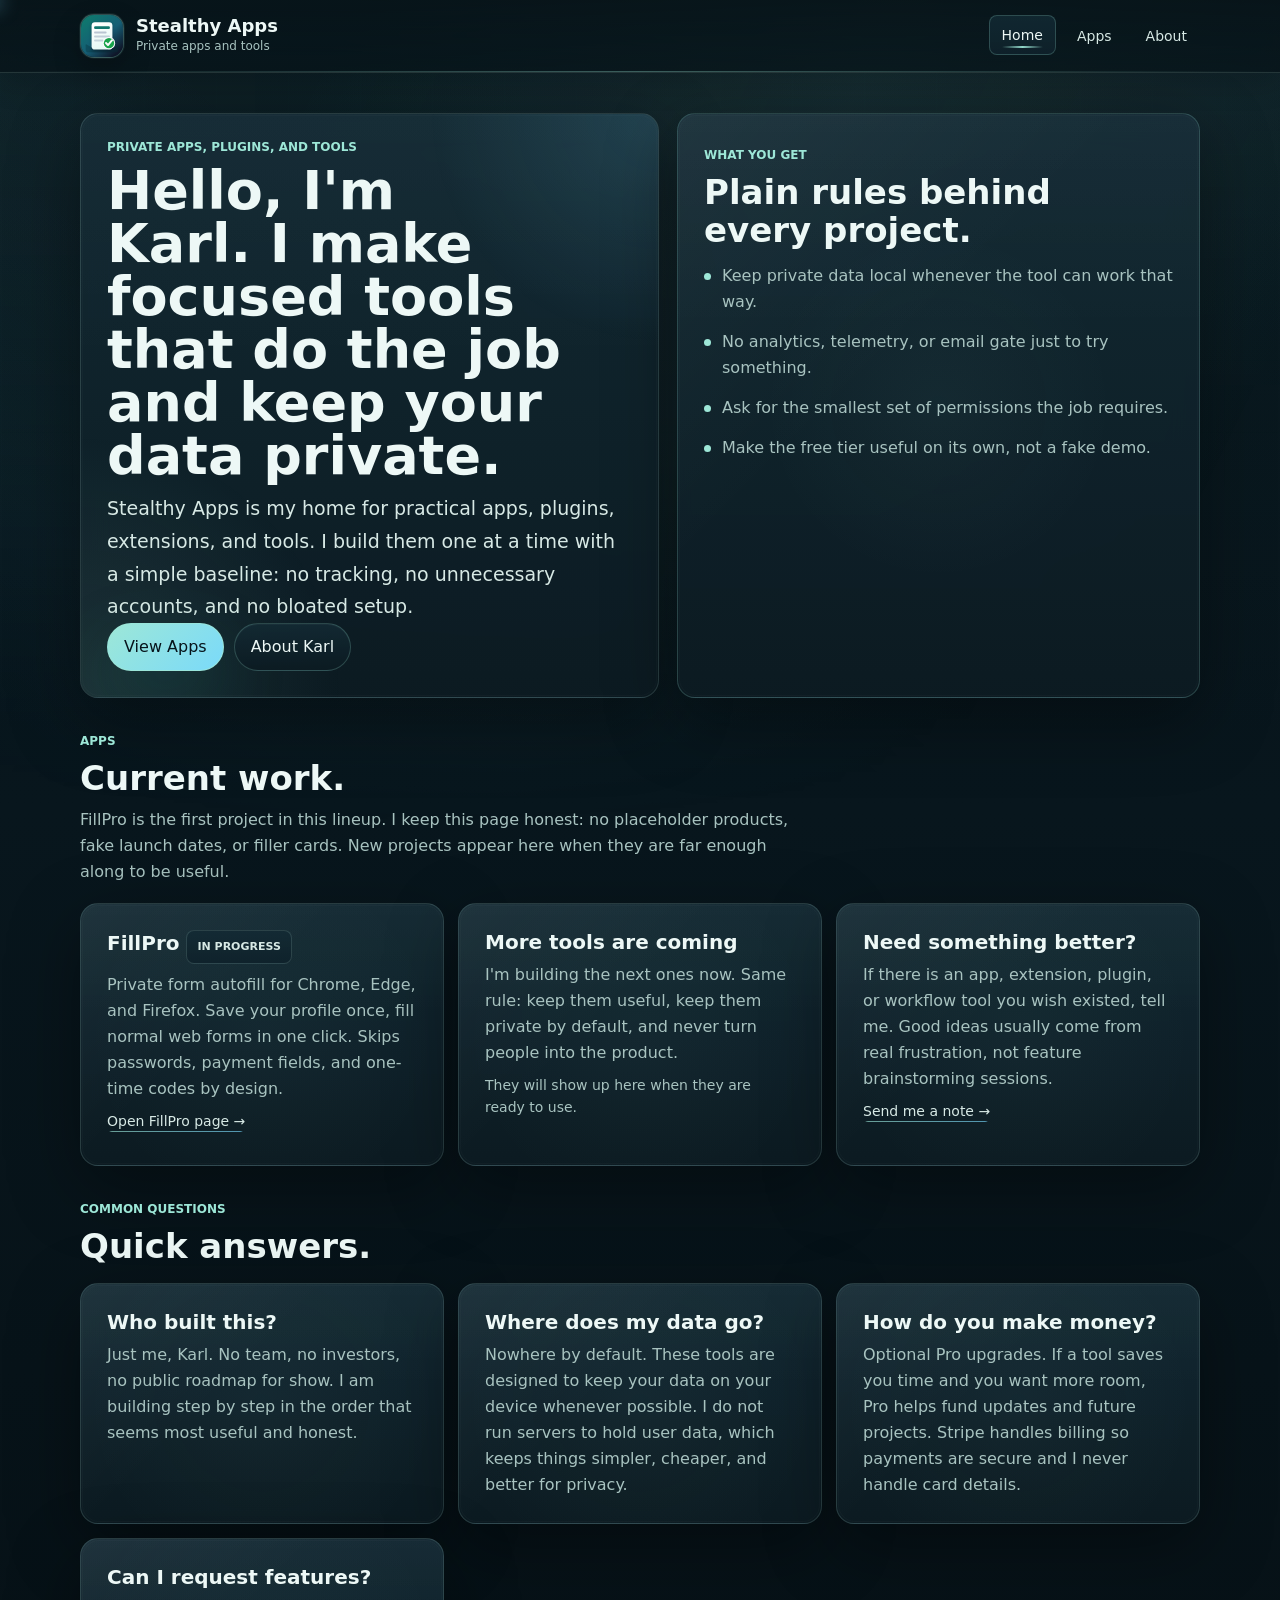
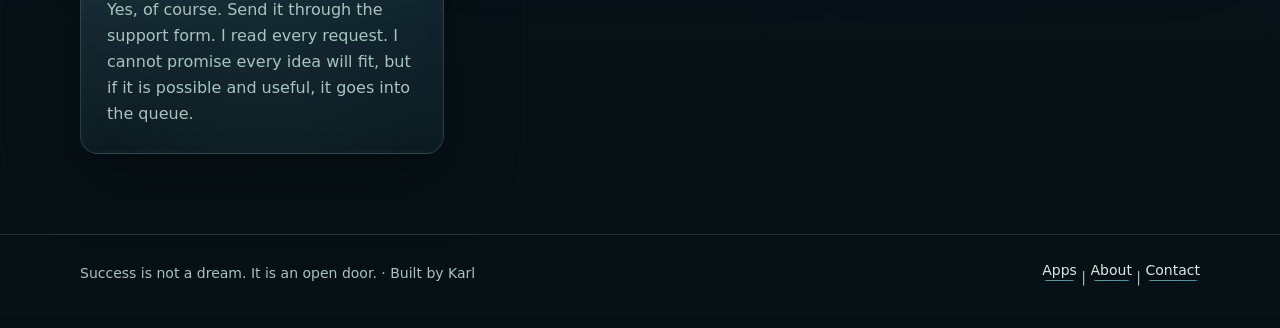
==== commit 717ff97c: "Refine brand voice and interaction polish" ====
--- a/index.html
+++ b/index.html
@@ -3,9 +3,9 @@
 <head>
   <meta charset="utf-8">
   <meta name="viewport" content="width=device-width, initial-scale=1">
-  <title>Stealthy Apps — small, private browser tools by Karl</title>
-  <meta name="description" content="Stealthy Apps makes small, private Chrome and Firefox extensions. Built by Karl, a solo indie dev. No tracking, no analytics, no servers. Currently shipping FillPro — private form autofill.">
-  <meta name="keywords" content="indie browser extensions, private chrome extensions, indie developer, no tracking extensions, fillpro, stealthy apps">
+  <title>Stealthy Apps — private apps, plugins, and tools by Karl</title>
+  <meta name="description" content="Stealthy Apps makes practical, privacy-minded apps, plugins, extensions, and tools. Built by Karl. No tracking, no analytics, no bloated setup. Current project: FillPro.">
+  <meta name="keywords" content="private apps, privacy tools, browser extensions, plugins, indie software, no tracking tools, fillpro, stealthy apps">
   <meta name="author" content="Karl">
   <meta name="referrer" content="no-referrer">
   <meta name="theme-color" content="#0b1a23">
@@ -15,13 +15,13 @@
 
   <meta property="og:type" content="website">
   <meta property="og:site_name" content="Stealthy Apps">
-  <meta property="og:title" content="Stealthy Apps — small, private browser tools by Karl">
-  <meta property="og:description" content="Indie-made Chrome and Firefox extensions. No tracking, no analytics, no servers. Currently shipping FillPro — private form autofill.">
+  <meta property="og:title" content="Stealthy Apps — private apps, plugins, and tools by Karl">
+  <meta property="og:description" content="Practical apps, plugins, extensions, and tools. No tracking, no analytics, no bloated setup. Current project: FillPro.">
   <meta property="og:url" content="https://stealthyapps.com/">
   <meta property="og:image" content="https://stealthyapps.com/assets/fillpro-logo.svg">
   <meta name="twitter:card" content="summary">
-  <meta name="twitter:title" content="Stealthy Apps — small, private browser tools by Karl">
-  <meta name="twitter:description" content="Indie-made Chrome and Firefox extensions. No tracking, no analytics, no servers.">
+  <meta name="twitter:title" content="Stealthy Apps — private apps, plugins, and tools by Karl">
+  <meta name="twitter:description" content="Practical apps and tools with a privacy-first baseline.">
   <meta name="twitter:image" content="https://stealthyapps.com/assets/fillpro-logo.svg">
 
   <script type="application/ld+json">
@@ -33,7 +33,7 @@
         "name": "Karl",
         "jobTitle": "Indie software developer",
         "url": "https://stealthyapps.com/about.html",
-        "knowsAbout": ["Browser extensions", "Web privacy", "Chrome extension development", "Firefox add-ons"]
+        "knowsAbout": ["Browser extensions", "Web applications", "Plugin development", "Web privacy", "Privacy-minded software"]
       },
       {
         "@type": "Organization",
@@ -41,7 +41,7 @@
         "url": "https://stealthyapps.com/",
         "logo": "https://stealthyapps.com/assets/fillpro-logo.svg",
         "founder": { "@type": "Person", "name": "Karl" },
-        "description": "Indie studio building small, private browser extensions."
+        "description": "Privacy-minded software brand building practical apps, plugins, extensions, and tools."
       },
       {
         "@type": "WebSite",
@@ -73,12 +73,12 @@
         <img class="brand-logo" src="assets/fillpro-logo.svg" alt="Stealthy Apps logo" width="48" height="48" decoding="async">
         <span class="brand-lockup">
           <span class="brand-title">Stealthy Apps</span>
-          <span class="brand-subtitle">Small, private browser tools</span>
+          <span class="brand-subtitle">Private apps and tools</span>
         </span>
       </a>
       <div class="nav-links">
         <a href="/" aria-current="page">Home</a>
-        <a href="apps/fillpro/">FillPro</a>
+        <a href="#apps">Apps</a>
         <a href="about.html">About</a>
       </div>
     </nav>
@@ -88,52 +88,52 @@
     <section class="page-hero">
       <div class="surface page-hero-copy">
         <div class="page-intro">
-          <p class="eyebrow">Indie dev · solo · since 2025</p>
-          <h1>Hi, I'm Karl. I make small browser tools that don't watch you.</h1>
-          <p class="lead">Stealthy Apps is just me, building one focused extension at a time. No tracking. No analytics. No servers I run. Everything you save stays on your device.</p>
+          <p class="eyebrow">Private apps, plugins, and tools</p>
+          <h1>Hello, I'm Karl. I make focused tools that do the job and keep your data private.</h1>
+          <p class="lead">Stealthy Apps is my home for practical apps, plugins, extensions, and tools. I build them one at a time with a simple baseline: no tracking, no unnecessary accounts, and no bloated setup.</p>
         </div>
         <div class="actions">
-          <a class="button primary" href="apps/fillpro/">See FillPro</a>
-          <a class="button" href="about.html">About me</a>
+          <a class="button primary" href="#apps">View Apps</a>
+          <a class="button" href="about.html">About Karl</a>
         </div>
       </div>
 
       <article class="boundary-card mini-card">
         <div class="page-intro">
           <p class="eyebrow">What you get</p>
-          <h2>Plain rules I stick to.</h2>
+          <h2>Plain rules behind every project.</h2>
         </div>
         <ul class="list-check">
-          <li>Local-only data. Profiles, rules, and uploads live in your browser.</li>
-          <li>No analytics, no telemetry, no email gate.</li>
-          <li>Narrow permissions. Only what each tool actually needs.</li>
-          <li>Free tier that's actually usable, not a teaser.</li>
+          <li>Keep private data local whenever the tool can work that way.</li>
+          <li>No analytics, telemetry, or email gate just to try something.</li>
+          <li>Ask for the smallest set of permissions the job requires.</li>
+          <li>Make the free tier useful on its own, not a fake demo.</li>
         </ul>
       </article>
     </section>
 
-    <section class="section-shell">
+    <section class="section-shell" id="apps">
       <div class="section-heading">
         <p class="eyebrow">Apps</p>
-        <h2>Currently shipping one tool. More coming.</h2>
-        <p>Each app is built around a single small job and stays out of the way the rest of the time.</p>
+        <h2>Current work.</h2>
+        <p>FillPro is the first project in this lineup. I keep this page honest: no placeholder products, fake launch dates, or filler cards. New projects appear here when they are far enough along to be useful.</p>
       </div>
 
       <div class="info-grid">
         <article class="info-card">
-          <h3>FillPro <span class="release-badge">Live</span></h3>
+          <h3>FillPro <span class="release-badge">In progress</span></h3>
           <p>Private form autofill for Chrome, Edge, and Firefox. Save your profile once, fill normal web forms in one click. Skips passwords, payment fields, and one-time codes by design.</p>
           <p class="meta"><a href="apps/fillpro/">Open FillPro page →</a></p>
         </article>
         <article class="info-card">
-          <h3>App #2 <span class="release-badge">Coming</span></h3>
-          <p>Working on it. Same rules apply: small, private, no tracking. I'll post here when it's ready.</p>
-          <p class="meta">In progress</p>
+          <h3>More tools are coming</h3>
+          <p>I'm building the next ones now. Same rule: keep them useful, keep them private by default, and never turn people into the product.</p>
+          <p class="meta">They will show up here when they are ready to use.</p>
         </article>
         <article class="info-card">
-          <h3>App #3 <span class="release-badge">Coming</span></h3>
-          <p>One more in the queue. Use the contact form on any product page if you want a heads-up.</p>
-          <p class="meta">Planned</p>
+          <h3>Need something better?</h3>
+          <p>If there is an app, extension, plugin, or workflow tool you wish existed, tell me. Good ideas usually come from real frustration, not feature brainstorming sessions.</p>
+          <p class="meta"><a href="apps/fillpro/support.html#contact">Send me a note →</a></p>
         </article>
       </div>
     </section>
@@ -146,19 +146,19 @@
       <div class="info-grid">
         <article class="info-card">
           <h3>Who built this?</h3>
-          <p>Just me — Karl. One person. No team, no investors, no roadmap deck.</p>
+          <p>Just me, Karl. No team, no investors, no public roadmap for show. I am building step by step in the order that seems most useful and honest.</p>
         </article>
         <article class="info-card">
           <h3>Where does my data go?</h3>
-          <p>Nowhere. Each app stores everything on your device. I run no servers that hold user data.</p>
+          <p>Nowhere by default. These tools are designed to keep your data on your device whenever possible. I do not run servers to hold user data, which keeps things simpler, cheaper, and better for privacy.</p>
         </article>
         <article class="info-card">
           <h3>How do you make money?</h3>
-          <p>Optional Pro upgrades on FillPro ($3.99/mo, $29.99/yr, $39.99 lifetime). Free tier covers most people. Billing is handled by Stripe via ExtensionPay — I never see your card.</p>
+          <p>Optional Pro upgrades. If a tool saves you time and you want more room, Pro helps fund updates and future projects. Stripe handles billing so payments are secure and I never handle card details.</p>
         </article>
         <article class="info-card">
           <h3>Can I request features?</h3>
-          <p>Yes. Use the contact form on the product support page. I read every one.</p>
+          <p>Yes, of course. Send it through the support form. I read every request. I cannot promise every idea will fit, but if it is possible and useful, it goes into the queue.</p>
         </article>
       </div>
     </section>
@@ -166,9 +166,10 @@
 
   <footer>
     <div class="footer-inner">
-      <span>Stealthy Apps · built by Karl</span>
-      <span><a href="apps/fillpro/">FillPro</a> | <a href="about.html">About</a> | <a href="apps/fillpro/support.html#contact">Contact</a></span>
+      <span>Success is not a dream. It is an open door. · Built by Karl</span>
+      <span><a href="#apps">Apps</a> | <a href="about.html">About</a> | <a href="apps/fillpro/support.html#contact">Contact</a></span>
     </div>
   </footer>
+  <script src="/site.js" defer></script>
 </body>
 </html>
--- a/styles.css
+++ b/styles.css
@@ -4,19 +4,30 @@
   --surface: #0f222b;
   --surface-2: #132a34;
   --surface-3: #f5fbfa;
+  --surface-glass: rgba(15, 34, 43, 0.72);
+  --surface-glass-strong: rgba(19, 42, 52, 0.82);
   --text: #edf8f6;
   --soft: #d7e9e5;
   --muted: #a8c3c0;
   --line: rgba(185, 226, 218, 0.16);
   --line-strong: rgba(185, 226, 218, 0.28);
   --brand: #9de7d7;
+  --brand-2: #75d8ff;
+  --brand-3: rgba(157, 231, 215, 0.34);
   --brand-dark: #0f766e;
   --good: #16a34a;
   --ink: #08212b;
   --max: 1120px;
   --copy: 720px;
   --radius: 8px;
+  --radius-lg: 18px;
+  --spot-x: 50%;
+  --spot-y: 50%;
+  --spot-alpha: 0.035;
   --shadow: 0 18px 42px rgba(0, 0, 0, 0.28);
+  --shadow-soft: 0 22px 70px rgba(0, 0, 0, 0.36);
+  --shadow-brand: 0 24px 70px rgba(17, 121, 115, 0.22);
+  --ease-out: cubic-bezier(0.2, 0.75, 0.2, 1);
 }
 
 * {
@@ -30,12 +41,54 @@
 }
 
 body {
+  position: relative;
   margin: 0;
   min-height: 100vh;
-  background: var(--bg);
+  background:
+    linear-gradient(180deg, rgba(12, 31, 38, 0.82) 0%, transparent 38%),
+    linear-gradient(180deg, #071217 0%, #08161d 42%, #061015 100%);
   color: var(--text);
   font: 16px/1.62 ui-sans-serif, system-ui, -apple-system, BlinkMacSystemFont, "Segoe UI", sans-serif;
   letter-spacing: 0;
+  overflow-x: clip;
+}
+
+body::before,
+body::after {
+  content: "";
+  position: fixed;
+  inset: 0;
+  pointer-events: none;
+  z-index: 0;
+}
+
+body::before {
+  background:
+    linear-gradient(rgba(157, 231, 215, 0.05) 1px, transparent 1px),
+    linear-gradient(90deg, rgba(157, 231, 215, 0.05) 1px, transparent 1px);
+  background-size: 72px 72px;
+  mask-image: linear-gradient(180deg, rgba(0, 0, 0, 0.9), transparent 88%);
+  opacity: 0.22;
+}
+
+body::after {
+  background:
+    linear-gradient(116deg, transparent 0 18%, rgba(157, 231, 215, 0.08) 36%, transparent 56% 100%),
+    linear-gradient(42deg, transparent 0 24%, rgba(117, 216, 255, 0.065) 44%, transparent 62% 100%),
+    linear-gradient(180deg, rgba(157, 231, 215, 0.035), transparent 44%);
+  background-size: 180% 180%, 160% 160%, 100% 100%;
+  background-position: 18% 8%, 82% 14%, center;
+  mask-image: linear-gradient(180deg, rgba(0, 0, 0, 0.94), rgba(0, 0, 0, 0.74) 45%, transparent 94%);
+  opacity: 0.92;
+  animation: ambientField 18s ease-in-out infinite alternate;
+  will-change: background-position, opacity;
+}
+
+.site-header,
+main,
+footer {
+  position: relative;
+  z-index: 1;
 }
 
 img {
@@ -55,9 +108,19 @@
 .site-header {
   position: sticky;
   top: 0;
-  z-index: 20;
-  background: var(--bg);
+  z-index: 30;
+  background: linear-gradient(180deg, rgba(7, 18, 23, 0.86), rgba(7, 18, 23, 0.72));
+  backdrop-filter: blur(18px) saturate(135%);
   border-bottom: 1px solid var(--line);
+  box-shadow: 0 10px 30px rgba(0, 0, 0, 0.16);
+}
+
+.site-header::after {
+  content: "";
+  position: absolute;
+  inset: auto 0 0;
+  height: 1px;
+  background: linear-gradient(90deg, transparent, rgba(157, 231, 215, 0.34), transparent);
 }
 
 .nav,
@@ -73,6 +136,7 @@
   justify-content: space-between;
   gap: 22px;
   padding: 14px 0;
+  position: relative;
 }
 
 .brand {
@@ -80,14 +144,36 @@
   align-items: center;
   gap: 12px;
   min-width: 0;
+  border-radius: 18px;
+  transition: transform 220ms var(--ease-out);
+}
+
+.brand:hover {
+  transform: translateY(-1px);
 }
 
 .brand-logo {
   width: 44px;
   height: 44px;
-  border-radius: var(--radius);
-  box-shadow: 0 10px 20px rgba(0, 0, 0, 0.24);
+  border-radius: 14px;
+  border: 1px solid rgba(157, 231, 215, 0.24);
+  background: linear-gradient(180deg, rgba(157, 231, 215, 0.14), rgba(117, 216, 255, 0.04));
+  box-shadow: 0 12px 28px rgba(0, 0, 0, 0.24), 0 0 0 1px rgba(157, 231, 215, 0.08);
   flex: 0 0 auto;
+  transition: border-color 220ms ease, box-shadow 220ms ease, outline-color 220ms ease, transform 220ms var(--ease-out);
+}
+
+.brand:hover .brand-logo {
+  outline: 2px solid rgba(157, 231, 215, 0.26);
+  outline-offset: 4px;
+  border-color: rgba(157, 231, 215, 0.58);
+  box-shadow: 0 16px 34px rgba(0, 0, 0, 0.3), 0 0 26px rgba(157, 231, 215, 0.16);
+  transform: rotate(-2deg) scale(1.025);
+  animation: logoOutlinePulse 1.45s ease-in-out infinite;
+}
+
+.brand:hover .brand-title {
+  color: #f7fffd;
 }
 
 .brand-lockup {
@@ -123,13 +209,56 @@
   color: var(--soft);
   font-size: 14px;
   border: 1px solid transparent;
+  position: relative;
+  overflow: hidden;
+  transition:
+    color 180ms ease,
+    border-color 180ms ease,
+    background 180ms ease,
+    transform 180ms var(--ease-out);
+}
+
+.nav-links a::before {
+  content: "";
+  position: absolute;
+  inset: 0;
+  background: linear-gradient(110deg, transparent 18%, rgba(255, 255, 255, 0.18), transparent 72%);
+  opacity: 0;
+  transform: translateX(-130%);
+  pointer-events: none;
+}
+
+.nav-links a::after {
+  content: "";
+  position: absolute;
+  left: 12px;
+  right: 12px;
+  bottom: 6px;
+  height: 2px;
+  border-radius: 999px;
+  background: linear-gradient(90deg, rgba(157, 231, 215, 0), rgba(157, 231, 215, 0.92), rgba(117, 216, 255, 0));
+  transform: scaleX(0.2);
+  opacity: 0;
+  transition: transform 220ms var(--ease-out), opacity 220ms ease;
 }
 
 .nav-links a:hover,
 .nav-links a[aria-current='page'] {
-  background: var(--surface);
-  border-color: var(--line);
+  background: linear-gradient(180deg, rgba(19, 42, 52, 0.86), rgba(15, 34, 43, 0.94));
+  border-color: rgba(157, 231, 215, 0.22);
   color: var(--text);
+  transform: translateY(-1px);
+}
+
+.nav-links a:hover::after,
+.nav-links a[aria-current='page']::after {
+  transform: scaleX(1);
+  opacity: 1;
+}
+
+.nav-links a:hover::before {
+  opacity: 1;
+  animation: shineSweep 1.35s var(--ease-out) infinite;
 }
 
 main {
@@ -164,9 +293,59 @@
 .preview-card,
 .mini-note {
   border: 1px solid var(--line);
-  border-radius: var(--radius);
-  background: var(--surface);
-  box-shadow: var(--shadow);
+  border-radius: var(--radius-lg);
+  background:
+    linear-gradient(180deg, rgba(255, 255, 255, 0.02), transparent 44%),
+    linear-gradient(180deg, rgba(19, 42, 52, 0.94), rgba(12, 27, 34, 0.98));
+  box-shadow: var(--shadow-soft);
+  position: relative;
+  overflow: hidden;
+  isolation: isolate;
+  backdrop-filter: blur(16px) saturate(120%);
+}
+
+.surface::before,
+.boundary-card::before,
+.contact-card::before,
+.feature-card::before,
+.info-card::before,
+.support-card::before,
+.policy-card::before,
+.release-card::before,
+.mini-card::before,
+.preview-shell::before,
+.preview-card::before,
+.mini-note::before {
+  content: "";
+  position: absolute;
+  inset: 0;
+  background:
+    radial-gradient(420px circle at var(--spot-x) var(--spot-y), rgba(157, 231, 215, var(--spot-alpha)), transparent 42%),
+    linear-gradient(135deg, rgba(255, 255, 255, 0.04), transparent 42%);
+  opacity: 1;
+  pointer-events: none;
+  z-index: -1;
+}
+
+.surface::after,
+.boundary-card::after,
+.contact-card::after,
+.feature-card::after,
+.info-card::after,
+.support-card::after,
+.policy-card::after,
+.release-card::after,
+.mini-card::after,
+.preview-shell::after,
+.preview-card::after,
+.mini-note::after {
+  content: "";
+  position: absolute;
+  inset: 1px;
+  border-radius: calc(var(--radius-lg) - 1px);
+  border: 1px solid rgba(255, 255, 255, 0.02);
+  pointer-events: none;
+  z-index: -1;
 }
 
 .hero-copy,
@@ -179,7 +358,7 @@
 .policy-card,
 .release-card,
 .mini-card {
-  padding: 24px;
+  padding: 26px;
 }
 
 .hero-copy {
@@ -189,6 +368,27 @@
   gap: 20px;
 }
 
+.page-hero-copy {
+  min-height: 100%;
+}
+
+.page-hero > * {
+  position: relative;
+}
+
+.page-hero-copy::before,
+.hero-copy::before {
+  content: "";
+  position: absolute;
+  inset: -1px;
+  border-radius: inherit;
+  background:
+    radial-gradient(circle at top right, rgba(117, 216, 255, 0.13), transparent 28%),
+    radial-gradient(circle at bottom left, rgba(157, 231, 215, 0.12), transparent 32%);
+  pointer-events: none;
+  z-index: -1;
+}
+
 .page-intro,
 .section-heading {
   display: grid;
@@ -199,6 +399,7 @@
   display: grid;
   gap: 18px;
   margin-top: 18px;
+  position: relative;
 }
 
 .section-heading {
@@ -233,12 +434,14 @@
 h1 {
   max-width: 720px;
   font-size: 54px;
-  line-height: 1.02;
+  line-height: 0.98;
+  text-wrap: balance;
 }
 
 h2 {
   font-size: 34px;
   line-height: 1.12;
+  text-wrap: balance;
 }
 
 h3 {
@@ -254,6 +457,7 @@
   max-width: 62ch;
   color: var(--soft);
   font-size: 19px;
+  line-height: 1.72;
 }
 
 .actions,
@@ -283,16 +487,25 @@
   padding: 7px 10px;
   border-radius: var(--radius);
   border: 1px solid var(--line);
-  background: var(--surface-2);
+  background: linear-gradient(180deg, rgba(19, 42, 52, 0.9), rgba(15, 34, 43, 0.92));
   color: var(--soft);
   font-size: 13px;
   font-weight: 700;
   letter-spacing: 0;
+  transition: transform 180ms var(--ease-out), border-color 180ms ease, color 180ms ease;
 }
 
 .quick-link:hover {
-  border-color: var(--line-strong);
+  border-color: rgba(157, 231, 215, 0.32);
   color: var(--text);
+  transform: translateY(-1px);
+}
+
+.quick-link.is-active {
+  border-color: rgba(157, 231, 215, 0.42);
+  background: linear-gradient(180deg, rgba(19, 42, 52, 0.9), rgba(12, 27, 34, 0.96));
+  color: var(--text);
+  box-shadow: 0 14px 30px rgba(0, 0, 0, 0.24);
 }
 
 .button {
@@ -300,23 +513,47 @@
   align-items: center;
   justify-content: center;
   min-height: 44px;
-  padding: 10px 15px;
-  border: 1px solid var(--line-strong);
-  border-radius: var(--radius);
-  background: var(--surface-2);
+  padding: 10px 16px;
+  border: 1px solid rgba(157, 231, 215, 0.22);
+  border-radius: 999px;
+  background: linear-gradient(180deg, rgba(19, 42, 52, 0.9), rgba(12, 27, 34, 0.96));
   color: var(--text);
   font: 800 14px/1.2 inherit;
   cursor: pointer;
+  position: relative;
+  overflow: hidden;
+  box-shadow: inset 0 1px 0 rgba(255, 255, 255, 0.03);
+  transition:
+    transform 200ms var(--ease-out),
+    border-color 180ms ease,
+    box-shadow 180ms ease,
+    filter 180ms ease;
+}
+
+.button::before {
+  content: "";
+  position: absolute;
+  inset: 0;
+  background: linear-gradient(120deg, transparent 20%, rgba(255, 255, 255, 0.18), transparent 70%);
+  transform: translateX(-120%);
+  transition: transform 520ms var(--ease-out);
 }
 
 .button:hover {
-  border-color: var(--brand);
+  border-color: rgba(157, 231, 215, 0.56);
+  transform: translateY(-2px);
+  box-shadow: 0 18px 34px rgba(0, 0, 0, 0.28), 0 0 0 1px rgba(157, 231, 215, 0.08);
+}
+
+.button:hover::before {
+  transform: translateX(120%);
 }
 
 .button.primary {
   color: #06131a;
-  background: var(--brand);
-  border-color: var(--brand);
+  background: linear-gradient(135deg, #9de7d7, #75d8ff 115%);
+  border-color: rgba(157, 231, 215, 0.8);
+  box-shadow: var(--shadow-brand);
 }
 
 .hero-preview,
@@ -391,8 +628,114 @@
   grid-template-columns: repeat(3, minmax(0, 1fr));
 }
 
+.feature-card,
+.info-card,
+.support-card,
+.policy-card,
+.release-card,
+.boundary-card,
+.mini-card,
+.surface,
+.contact-card {
+  transition:
+    transform 260ms var(--ease-out),
+    border-color 220ms ease,
+    box-shadow 220ms ease,
+    background 220ms ease;
+  contain: paint;
+}
+
+.feature-card:hover,
+.info-card:hover,
+.support-card:hover,
+.policy-card:hover,
+.release-card:hover,
+.boundary-card:hover,
+.mini-card:hover,
+.surface:hover,
+.contact-card:hover {
+  transform: translateY(-4px);
+  border-color: rgba(157, 231, 215, 0.3);
+  box-shadow: 0 26px 64px rgba(0, 0, 0, 0.34), 0 0 0 1px rgba(157, 231, 215, 0.07);
+  --spot-alpha: 0.14;
+}
+
+.meta a,
+.footer-inner a,
+.boundary-card p a,
+.contact-card a,
+.support-card a,
+.info-card a,
+.feature-card a,
+.policy-card a,
+.release-card a {
+  position: relative;
+  display: inline-block;
+  border-radius: 5px;
+  color: var(--soft);
+  background-image: linear-gradient(90deg, rgba(157, 231, 215, 0.64), rgba(117, 216, 255, 0.64));
+  background-position: 0 100%;
+  background-repeat: no-repeat;
+  background-size: 100% 1px;
+  overflow: hidden;
+  transition: color 180ms ease, background-size 180ms ease;
+}
+
+.meta a::before,
+.footer-inner a::before,
+.boundary-card p a::before,
+.contact-card a::before,
+.support-card a::before,
+.info-card a::before,
+.feature-card a::before,
+.policy-card a::before,
+.release-card a::before {
+  content: "";
+  position: absolute;
+  inset: -2px -8px;
+  background: linear-gradient(105deg, transparent 16%, rgba(255, 255, 255, 0.28), transparent 70%);
+  opacity: 0;
+  transform: translateX(-130%);
+  pointer-events: none;
+}
+
+.meta a:hover,
+.footer-inner a:hover,
+.boundary-card p a:hover,
+.contact-card a:hover,
+.support-card a:hover,
+.info-card a:hover,
+.feature-card a:hover,
+.policy-card a:hover,
+.release-card a:hover {
+  color: var(--text);
+  background-size: 100% 2px;
+}
+
+.meta a:hover::before,
+.footer-inner a:hover::before,
+.boundary-card p a:hover::before,
+.contact-card a:hover::before,
+.support-card a:hover::before,
+.info-card a:hover::before,
+.feature-card a:hover::before,
+.policy-card a:hover::before,
+.release-card a:hover::before {
+  opacity: 1;
+  animation: shineSweep 1.5s var(--ease-out) infinite;
+}
+
 .preview-note-grid {
   grid-template-columns: repeat(2, minmax(0, 1fr));
+}
+
+.about-info-grid {
+  grid-template-columns: repeat(2, minmax(280px, 360px));
+  justify-content: center;
+}
+
+.about-info-grid .info-card {
+  text-align: center;
 }
 
 .plan-grid {
@@ -498,8 +841,10 @@
 .boundary-card,
 .contact-card,
 .mini-card {
-  background: var(--surface-2);
-  border-color: var(--line-strong);
+  background:
+    linear-gradient(180deg, rgba(255, 255, 255, 0.025), transparent 38%),
+    linear-gradient(180deg, rgba(19, 42, 52, 0.95), rgba(12, 27, 34, 0.98));
+  border-color: rgba(157, 231, 215, 0.2);
 }
 
 .list-check,
@@ -693,6 +1038,61 @@
   border: 1px solid var(--line);
 }
 
+[data-reveal] {
+  opacity: 0;
+  transform: translateY(22px) scale(0.985);
+  transition:
+    opacity 700ms var(--ease-out),
+    transform 700ms var(--ease-out);
+  transition-delay: var(--reveal-delay, 0ms);
+}
+
+[data-reveal].is-visible {
+  opacity: 1;
+  transform: translateY(0) scale(1);
+}
+
+[data-reveal].is-visible:is(.feature-card, .info-card, .support-card, .policy-card, .release-card, .boundary-card, .mini-card, .surface, .contact-card):hover {
+  transform: translateY(-4px) scale(1);
+}
+
+.site-progress {
+  position: fixed;
+  top: 0;
+  left: 0;
+  height: 3px;
+  width: calc(var(--scroll-progress, 0) * 100%);
+  background: linear-gradient(90deg, var(--brand), var(--brand-2));
+  box-shadow: 0 0 18px rgba(117, 216, 255, 0.42);
+  z-index: 60;
+  pointer-events: none;
+  transform-origin: 0 50%;
+}
+
+.site-progress::after {
+  content: "";
+  position: absolute;
+  top: -2px;
+  right: 0;
+  width: 22px;
+  height: 7px;
+  border-radius: 999px;
+  background: rgba(117, 216, 255, 0.8);
+  filter: blur(10px);
+}
+
+.js-enhanced .feature-card,
+.js-enhanced .info-card,
+.js-enhanced .support-card,
+.js-enhanced .policy-card,
+.js-enhanced .release-card,
+.js-enhanced .boundary-card,
+.js-enhanced .mini-card,
+.js-enhanced .surface,
+.js-enhanced .contact-card {
+  will-change: transform;
+}
+
 [data-contact-status][data-state='error'] {
   color: #ffd2d2;
   background: rgba(185, 28, 28, 0.18);
@@ -707,6 +1107,7 @@
 
 footer {
   border-top: 1px solid var(--line);
+  background: linear-gradient(180deg, transparent, rgba(7, 18, 23, 0.58));
 }
 
 .footer-inner {
@@ -720,7 +1121,50 @@
   color: var(--soft);
 }
 
+@keyframes shineSweep {
+  0% {
+    transform: translateX(-130%);
+  }
+
+  62%,
+  100% {
+    transform: translateX(130%);
+  }
+}
+
+@keyframes logoOutlinePulse {
+  0%,
+  100% {
+    outline-color: rgba(157, 231, 215, 0.22);
+  }
+
+  50% {
+    outline-color: rgba(117, 216, 255, 0.48);
+  }
+}
+
+@keyframes ambientField {
+  0% {
+    background-position: 18% 8%, 82% 14%, center;
+    opacity: 0.84;
+  }
+
+  50% {
+    background-position: 42% 16%, 64% 22%, center;
+    opacity: 0.96;
+  }
+
+  100% {
+    background-position: 72% 10%, 28% 18%, center;
+    opacity: 0.9;
+  }
+}
+
 @media (max-width: 1020px) {
+  body::before {
+    background-size: 64px 64px;
+  }
+
   .hero-grid,
   .page-hero,
   .split-layout,
@@ -748,6 +1192,10 @@
   .nav {
     flex-direction: column;
     align-items: flex-start;
+  }
+
+  .site-header {
+    backdrop-filter: blur(14px) saturate(120%);
   }
 
   .nav-links {
@@ -789,6 +1237,18 @@
     padding: 20px;
   }
 
+  .feature-card:hover,
+  .info-card:hover,
+  .support-card:hover,
+  .policy-card:hover,
+  .release-card:hover,
+  .boundary-card:hover,
+  .mini-card:hover,
+  .surface:hover,
+  .contact-card:hover {
+    transform: none;
+  }
+
   .permissions-table,
   .permissions-table thead,
   .permissions-table tbody,
@@ -819,6 +1279,11 @@
     font-size: 15px;
   }
 
+  body::before,
+  body::after {
+    opacity: 0.5;
+  }
+
   main {
     padding-top: 28px;
   }
@@ -881,4 +1346,38 @@
   html {
     scroll-behavior: auto;
   }
-}
+
+  body::after,
+  .feature-card,
+  .info-card,
+  .support-card,
+  .policy-card,
+  .release-card,
+  .boundary-card,
+  .mini-card,
+  .surface,
+  .contact-card,
+  .button,
+  .brand,
+  .brand-logo,
+  .nav-links a,
+  .nav-links a::before,
+  .meta a::before,
+  .footer-inner a::before,
+  .boundary-card p a::before,
+  .contact-card a::before,
+  .support-card a::before,
+  .info-card a::before,
+  .feature-card a::before,
+  .policy-card a::before,
+  .release-card a::before,
+  [data-reveal] {
+    transition: none !important;
+    animation: none !important;
+    transform: none !important;
+  }
+
+  [data-reveal] {
+    opacity: 1;
+  }
+}
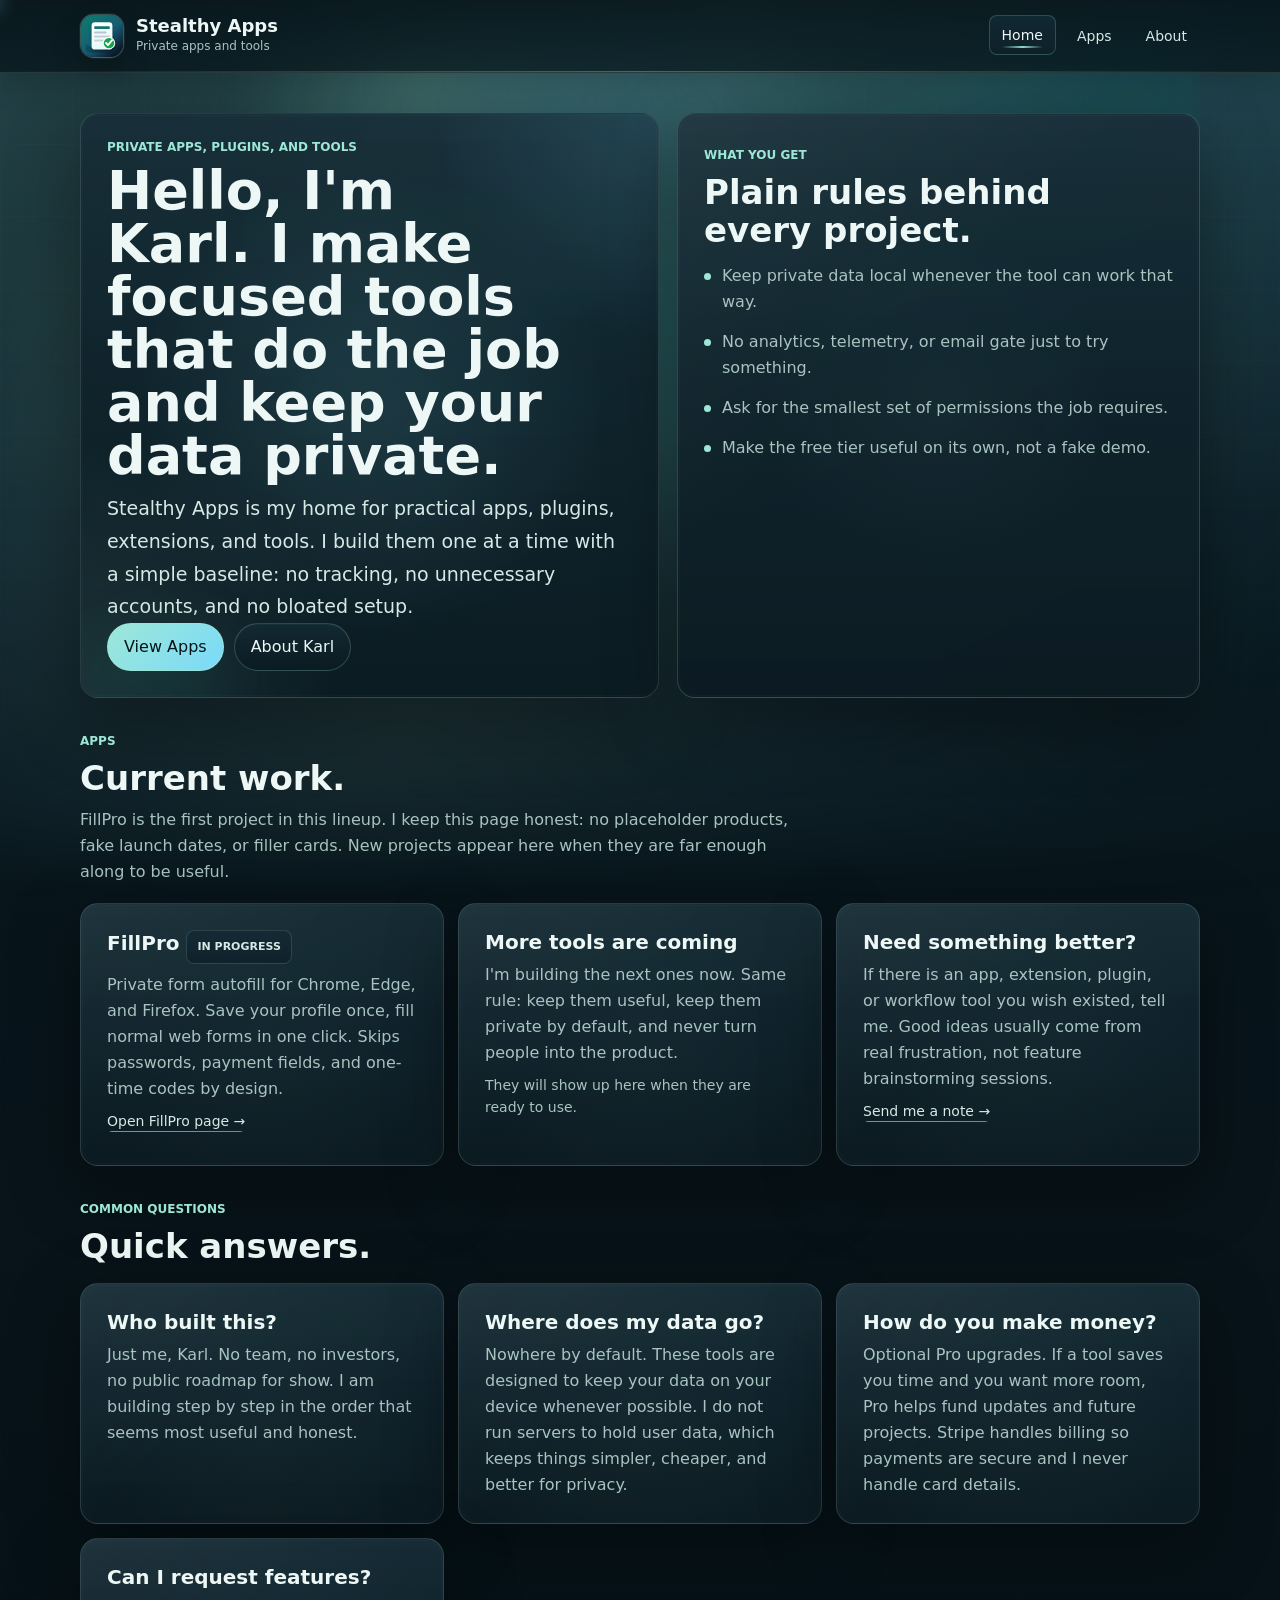
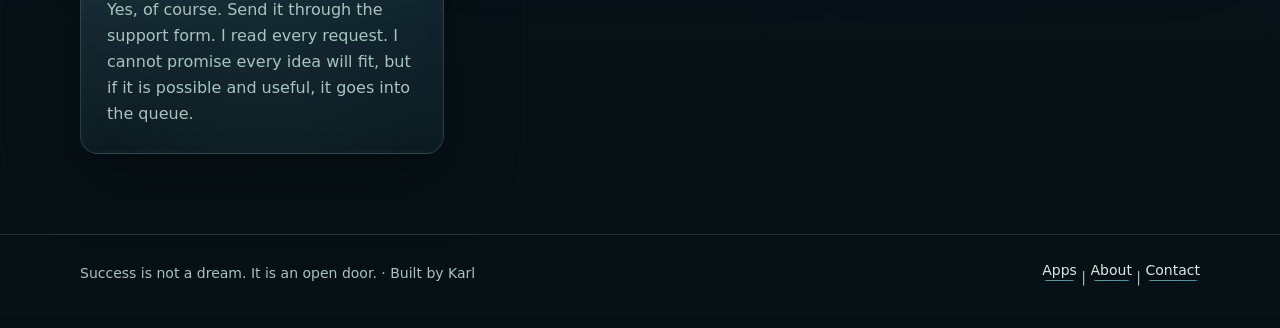
==== commit ca6d984e: "Fix hero cursor spotlight" ====
--- a/index.html
+++ b/index.html
@@ -170,6 +170,6 @@
       <span><a href="#apps">Apps</a> | <a href="about.html">About</a> | <a href="apps/fillpro/support.html#contact">Contact</a></span>
     </div>
   </footer>
-  <script src="/site.js" defer></script>
+  <script src="/site.js?v=hero-spotlight-v3" defer></script>
 </body>
 </html>
--- a/styles.css
+++ b/styles.css
@@ -45,7 +45,7 @@
   margin: 0;
   min-height: 100vh;
   background:
-    linear-gradient(180deg, rgba(12, 31, 38, 0.82) 0%, transparent 38%),
+    linear-gradient(180deg, rgba(16, 43, 52, 0.92) 0%, rgba(7, 18, 23, 0.38) 38%, transparent 72%),
     linear-gradient(180deg, #071217 0%, #08161d 42%, #061015 100%);
   color: var(--text);
   font: 16px/1.62 ui-sans-serif, system-ui, -apple-system, BlinkMacSystemFont, "Segoe UI", sans-serif;
@@ -64,22 +64,22 @@
 
 body::before {
   background:
-    linear-gradient(rgba(157, 231, 215, 0.05) 1px, transparent 1px),
-    linear-gradient(90deg, rgba(157, 231, 215, 0.05) 1px, transparent 1px);
+    linear-gradient(rgba(157, 231, 215, 0.07) 1px, transparent 1px),
+    linear-gradient(90deg, rgba(157, 231, 215, 0.06) 1px, transparent 1px);
   background-size: 72px 72px;
-  mask-image: linear-gradient(180deg, rgba(0, 0, 0, 0.9), transparent 88%);
-  opacity: 0.22;
+  mask-image: linear-gradient(180deg, rgba(0, 0, 0, 0.92), rgba(0, 0, 0, 0.7) 48%, transparent 94%);
+  opacity: 0.32;
 }
 
 body::after {
   background:
-    linear-gradient(116deg, transparent 0 18%, rgba(157, 231, 215, 0.08) 36%, transparent 56% 100%),
-    linear-gradient(42deg, transparent 0 24%, rgba(117, 216, 255, 0.065) 44%, transparent 62% 100%),
-    linear-gradient(180deg, rgba(157, 231, 215, 0.035), transparent 44%);
-  background-size: 180% 180%, 160% 160%, 100% 100%;
+    linear-gradient(116deg, transparent 0 12%, rgba(157, 231, 215, 0.22) 31%, rgba(117, 216, 255, 0.12) 43%, transparent 66% 100%),
+    linear-gradient(42deg, transparent 0 16%, rgba(117, 216, 255, 0.14) 38%, rgba(157, 231, 215, 0.1) 52%, transparent 74% 100%),
+    linear-gradient(180deg, rgba(157, 231, 215, 0.08), transparent 58%);
+  background-size: 185% 185%, 165% 165%, 100% 100%;
   background-position: 18% 8%, 82% 14%, center;
-  mask-image: linear-gradient(180deg, rgba(0, 0, 0, 0.94), rgba(0, 0, 0, 0.74) 45%, transparent 94%);
-  opacity: 0.92;
+  mask-image: linear-gradient(180deg, rgba(0, 0, 0, 0.96), rgba(0, 0, 0, 0.88) 48%, rgba(0, 0, 0, 0.28) 88%, transparent 100%);
+  opacity: 1;
   animation: ambientField 18s ease-in-out infinite alternate;
   will-change: background-position, opacity;
 }
@@ -89,6 +89,24 @@
 footer {
   position: relative;
   z-index: 1;
+}
+
+main::before {
+  content: "";
+  position: absolute;
+  left: 0;
+  top: -96px;
+  z-index: -1;
+  width: 100%;
+  height: 680px;
+  pointer-events: none;
+  background:
+    linear-gradient(104deg, transparent 0 14%, rgba(157, 231, 215, 0.22) 28%, rgba(117, 216, 255, 0.15) 42%, transparent 62% 100%),
+    linear-gradient(154deg, transparent 0 30%, rgba(15, 118, 110, 0.2) 52%, transparent 75% 100%);
+  filter: blur(24px) saturate(120%);
+  opacity: 0.94;
+  mask-image: linear-gradient(180deg, transparent 0%, rgba(0, 0, 0, 0.92) 14%, rgba(0, 0, 0, 0.84) 68%, transparent 100%);
+  animation: heroAurora 16s ease-in-out infinite alternate;
 }
 
 img {
@@ -383,6 +401,8 @@
   inset: -1px;
   border-radius: inherit;
   background:
+    radial-gradient(560px circle at var(--spot-x) var(--spot-y), rgba(157, 231, 215, var(--spot-alpha)), transparent 44%),
+    radial-gradient(460px circle at var(--spot-x) var(--spot-y), rgba(117, 216, 255, 0.08), transparent 52%),
     radial-gradient(circle at top right, rgba(117, 216, 255, 0.13), transparent 28%),
     radial-gradient(circle at bottom left, rgba(157, 231, 215, 0.12), transparent 32%);
   pointer-events: none;
@@ -1146,17 +1166,34 @@
 @keyframes ambientField {
   0% {
     background-position: 18% 8%, 82% 14%, center;
-    opacity: 0.84;
+    opacity: 0.9;
   }
 
   50% {
     background-position: 42% 16%, 64% 22%, center;
-    opacity: 0.96;
+    opacity: 1;
   }
 
   100% {
     background-position: 72% 10%, 28% 18%, center;
-    opacity: 0.9;
+    opacity: 0.94;
+  }
+}
+
+@keyframes heroAurora {
+  0% {
+    transform: translateY(0) skewY(-1deg);
+    opacity: 0.72;
+  }
+
+  50% {
+    transform: translateY(10px) skewY(0deg);
+    opacity: 0.96;
+  }
+
+  100% {
+    transform: translateY(2px) skewY(1deg);
+    opacity: 0.82;
   }
 }
 
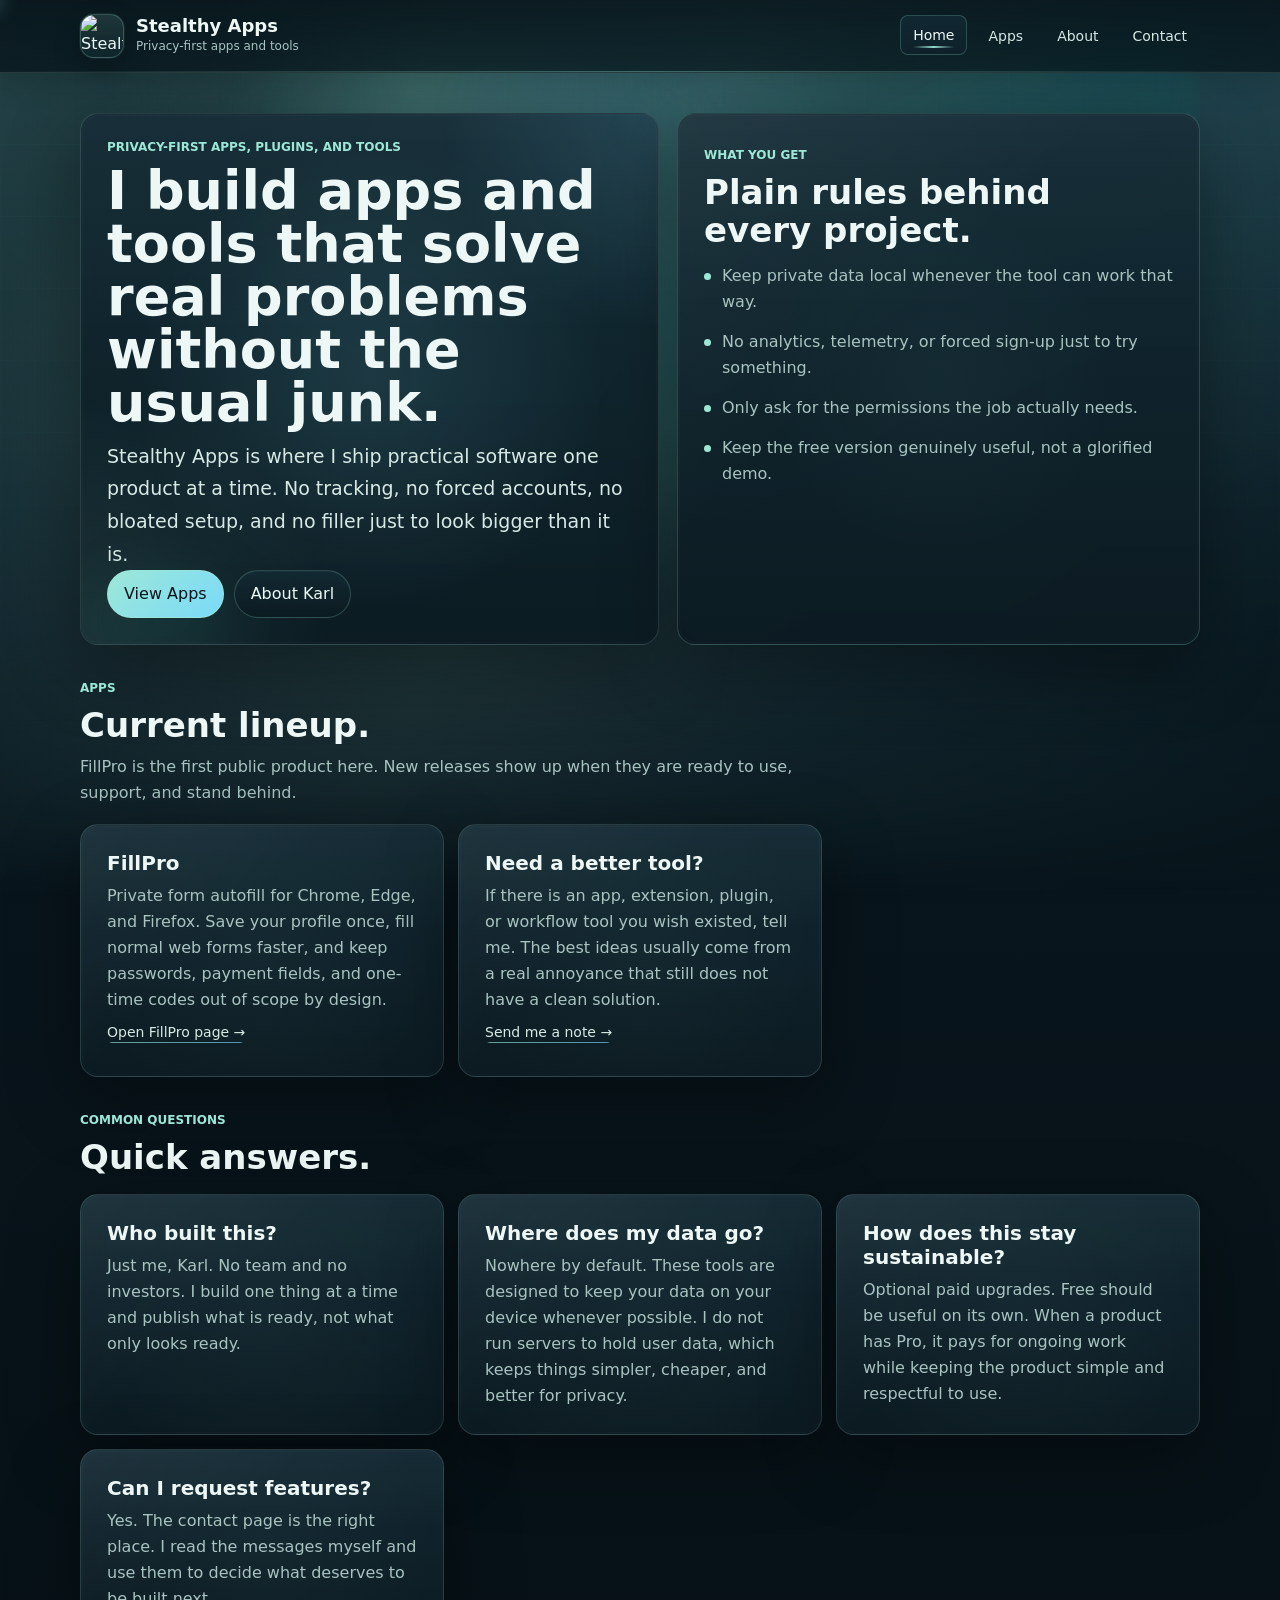
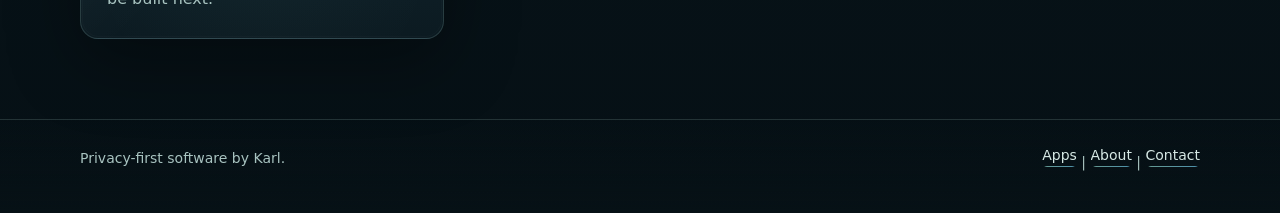
==== commit 04db15f6: "Clarify local-data privacy flows" ====
--- a/index.html
+++ b/index.html
@@ -3,26 +3,26 @@
 <head>
   <meta charset="utf-8">
   <meta name="viewport" content="width=device-width, initial-scale=1">
-  <title>Stealthy Apps — private apps, plugins, and tools by Karl</title>
+  <title>Stealthy Apps — privacy-first apps, plugins, and tools by Karl</title>
   <meta name="description" content="Stealthy Apps makes practical, privacy-minded apps, plugins, extensions, and tools. Built by Karl. No tracking, no analytics, no bloated setup. Current project: FillPro.">
   <meta name="keywords" content="private apps, privacy tools, browser extensions, plugins, indie software, no tracking tools, fillpro, stealthy apps">
   <meta name="author" content="Karl">
   <meta name="referrer" content="no-referrer">
   <meta name="theme-color" content="#0b1a23">
   <link rel="canonical" href="https://stealthyapps.com/">
-  <link rel="icon" href="assets/fillpro-logo.svg" type="image/svg+xml">
+  <link rel="icon" href="assets/stealthyapps-logo.svg" type="image/svg+xml">
   <link rel="stylesheet" href="styles.css">
 
   <meta property="og:type" content="website">
   <meta property="og:site_name" content="Stealthy Apps">
-  <meta property="og:title" content="Stealthy Apps — private apps, plugins, and tools by Karl">
+  <meta property="og:title" content="Stealthy Apps — privacy-first apps, plugins, and tools by Karl">
   <meta property="og:description" content="Practical apps, plugins, extensions, and tools. No tracking, no analytics, no bloated setup. Current project: FillPro.">
   <meta property="og:url" content="https://stealthyapps.com/">
-  <meta property="og:image" content="https://stealthyapps.com/assets/fillpro-logo.svg">
+  <meta property="og:image" content="https://stealthyapps.com/assets/stealthyapps-logo.svg">
   <meta name="twitter:card" content="summary">
-  <meta name="twitter:title" content="Stealthy Apps — private apps, plugins, and tools by Karl">
+  <meta name="twitter:title" content="Stealthy Apps — privacy-first apps, plugins, and tools by Karl">
   <meta name="twitter:description" content="Practical apps and tools with a privacy-first baseline.">
-  <meta name="twitter:image" content="https://stealthyapps.com/assets/fillpro-logo.svg">
+  <meta name="twitter:image" content="https://stealthyapps.com/assets/stealthyapps-logo.svg">
 
   <script type="application/ld+json">
   {
@@ -39,7 +39,7 @@
         "@type": "Organization",
         "name": "Stealthy Apps",
         "url": "https://stealthyapps.com/",
-        "logo": "https://stealthyapps.com/assets/fillpro-logo.svg",
+        "logo": "https://stealthyapps.com/assets/stealthyapps-logo.svg",
         "founder": { "@type": "Person", "name": "Karl" },
         "description": "Privacy-minded software brand building practical apps, plugins, extensions, and tools."
       },
@@ -70,16 +70,17 @@
   <header class="site-header">
     <nav class="nav" aria-label="Main navigation">
       <a class="brand" href="/">
-        <img class="brand-logo" src="assets/fillpro-logo.svg" alt="Stealthy Apps logo" width="48" height="48" decoding="async">
+        <img class="brand-logo" src="assets/stealthyapps-logo.svg" alt="Stealthy Apps logo" width="48" height="48" decoding="async">
         <span class="brand-lockup">
           <span class="brand-title">Stealthy Apps</span>
-          <span class="brand-subtitle">Private apps and tools</span>
+          <span class="brand-subtitle">Privacy-first apps and tools</span>
         </span>
       </a>
       <div class="nav-links">
         <a href="/" aria-current="page">Home</a>
         <a href="#apps">Apps</a>
         <a href="about.html">About</a>
+        <a href="contact.html">Contact</a>
       </div>
     </nav>
   </header>
@@ -88,9 +89,9 @@
     <section class="page-hero">
       <div class="surface page-hero-copy">
         <div class="page-intro">
-          <p class="eyebrow">Private apps, plugins, and tools</p>
-          <h1>Hello, I'm Karl. I make focused tools that do the job and keep your data private.</h1>
-          <p class="lead">Stealthy Apps is my home for practical apps, plugins, extensions, and tools. I build them one at a time with a simple baseline: no tracking, no unnecessary accounts, and no bloated setup.</p>
+          <p class="eyebrow">Privacy-first apps, plugins, and tools</p>
+          <h1>I build apps and tools that solve real problems without the usual junk.</h1>
+          <p class="lead">Stealthy Apps is where I ship practical software one product at a time. No tracking, no forced accounts, no bloated setup, and no filler just to look bigger than it is.</p>
         </div>
         <div class="actions">
           <a class="button primary" href="#apps">View Apps</a>
@@ -105,9 +106,9 @@
         </div>
         <ul class="list-check">
           <li>Keep private data local whenever the tool can work that way.</li>
-          <li>No analytics, telemetry, or email gate just to try something.</li>
-          <li>Ask for the smallest set of permissions the job requires.</li>
-          <li>Make the free tier useful on its own, not a fake demo.</li>
+          <li>No analytics, telemetry, or forced sign-up just to try something.</li>
+          <li>Only ask for the permissions the job actually needs.</li>
+          <li>Keep the free version genuinely useful, not a glorified demo.</li>
         </ul>
       </article>
     </section>
@@ -115,25 +116,20 @@
     <section class="section-shell" id="apps">
       <div class="section-heading">
         <p class="eyebrow">Apps</p>
-        <h2>Current work.</h2>
-        <p>FillPro is the first project in this lineup. I keep this page honest: no placeholder products, fake launch dates, or filler cards. New projects appear here when they are far enough along to be useful.</p>
+        <h2>Current lineup.</h2>
+        <p>FillPro is the first public product here. New releases show up when they are ready to use, support, and stand behind.</p>
       </div>
 
       <div class="info-grid">
         <article class="info-card">
-          <h3>FillPro <span class="release-badge">In progress</span></h3>
-          <p>Private form autofill for Chrome, Edge, and Firefox. Save your profile once, fill normal web forms in one click. Skips passwords, payment fields, and one-time codes by design.</p>
+          <h3>FillPro</h3>
+          <p>Private form autofill for Chrome, Edge, and Firefox. Save your profile once, fill normal web forms faster, and keep passwords, payment fields, and one-time codes out of scope by design.</p>
           <p class="meta"><a href="apps/fillpro/">Open FillPro page →</a></p>
         </article>
         <article class="info-card">
-          <h3>More tools are coming</h3>
-          <p>I'm building the next ones now. Same rule: keep them useful, keep them private by default, and never turn people into the product.</p>
-          <p class="meta">They will show up here when they are ready to use.</p>
-        </article>
-        <article class="info-card">
-          <h3>Need something better?</h3>
-          <p>If there is an app, extension, plugin, or workflow tool you wish existed, tell me. Good ideas usually come from real frustration, not feature brainstorming sessions.</p>
-          <p class="meta"><a href="apps/fillpro/support.html#contact">Send me a note →</a></p>
+          <h3>Need a better tool?</h3>
+          <p>If there is an app, extension, plugin, or workflow tool you wish existed, tell me. The best ideas usually come from a real annoyance that still does not have a clean solution.</p>
+          <p class="meta"><a href="contact.html">Send me a note →</a></p>
         </article>
       </div>
     </section>
@@ -146,19 +142,19 @@
       <div class="info-grid">
         <article class="info-card">
           <h3>Who built this?</h3>
-          <p>Just me, Karl. No team, no investors, no public roadmap for show. I am building step by step in the order that seems most useful and honest.</p>
+          <p>Just me, Karl. No team and no investors. I build one thing at a time and publish what is ready, not what only looks ready.</p>
         </article>
         <article class="info-card">
           <h3>Where does my data go?</h3>
           <p>Nowhere by default. These tools are designed to keep your data on your device whenever possible. I do not run servers to hold user data, which keeps things simpler, cheaper, and better for privacy.</p>
         </article>
         <article class="info-card">
-          <h3>How do you make money?</h3>
-          <p>Optional Pro upgrades. If a tool saves you time and you want more room, Pro helps fund updates and future projects. Stripe handles billing so payments are secure and I never handle card details.</p>
+          <h3>How does this stay sustainable?</h3>
+          <p>Optional paid upgrades. Free should be useful on its own. When a product has Pro, it pays for ongoing work while keeping the product simple and respectful to use.</p>
         </article>
         <article class="info-card">
           <h3>Can I request features?</h3>
-          <p>Yes, of course. Send it through the support form. I read every request. I cannot promise every idea will fit, but if it is possible and useful, it goes into the queue.</p>
+          <p>Yes. The contact page is the right place. I read the messages myself and use them to decide what deserves to be built next.</p>
         </article>
       </div>
     </section>
@@ -166,8 +162,8 @@
 
   <footer>
     <div class="footer-inner">
-      <span>Success is not a dream. It is an open door. · Built by Karl</span>
-      <span><a href="#apps">Apps</a> | <a href="about.html">About</a> | <a href="apps/fillpro/support.html#contact">Contact</a></span>
+      <span>Privacy-first software by Karl.</span>
+      <span><a href="#apps">Apps</a> | <a href="about.html">About</a> | <a href="contact.html">Contact</a></span>
     </div>
   </footer>
   <script src="/site.js?v=hero-spotlight-v3" defer></script>
--- a/styles.css
+++ b/styles.css
@@ -680,6 +680,71 @@
   --spot-alpha: 0.14;
 }
 
+.coarse-pointer body::before {
+  background-size: 58px 58px;
+  opacity: 0.42;
+}
+
+.coarse-pointer body::after {
+  background-size: 160% 160%, 148% 148%, 100% 100%;
+  opacity: 0.96;
+  animation-duration: 14s;
+}
+
+.coarse-pointer main::before {
+  top: -72px;
+  height: 620px;
+  filter: blur(28px) saturate(136%);
+  opacity: 1;
+}
+
+.coarse-pointer .page-hero-copy,
+.coarse-pointer .hero-copy,
+.coarse-pointer .boundary-card,
+.coarse-pointer .contact-card,
+.coarse-pointer .feature-card,
+.coarse-pointer .info-card,
+.coarse-pointer .support-card,
+.coarse-pointer .policy-card,
+.coarse-pointer .release-card,
+.coarse-pointer .mini-card,
+.coarse-pointer .surface {
+  --spot-alpha: 0.072;
+  box-shadow: 0 24px 58px rgba(0, 0, 0, 0.32), 0 0 0 1px rgba(157, 231, 215, 0.05);
+}
+
+.coarse-pointer .page-hero-copy,
+.coarse-pointer .hero-copy {
+  --spot-alpha: 0.12;
+}
+
+.coarse-pointer .feature-card.is-touch-active,
+.coarse-pointer .info-card.is-touch-active,
+.coarse-pointer .support-card.is-touch-active,
+.coarse-pointer .policy-card.is-touch-active,
+.coarse-pointer .release-card.is-touch-active,
+.coarse-pointer .boundary-card.is-touch-active,
+.coarse-pointer .mini-card.is-touch-active,
+.coarse-pointer .surface.is-touch-active,
+.coarse-pointer .contact-card.is-touch-active {
+  transform: translateY(-3px) scale(0.995);
+  border-color: rgba(157, 231, 215, 0.34);
+  box-shadow: 0 28px 60px rgba(0, 0, 0, 0.36), 0 0 0 1px rgba(157, 231, 215, 0.09), 0 0 34px rgba(117, 216, 255, 0.08);
+  --spot-alpha: 0.18;
+}
+
+.coarse-pointer .button:active,
+.coarse-pointer .quick-link:active,
+.coarse-pointer .nav-links a:active {
+  transform: translateY(-1px) scale(0.985);
+  border-color: rgba(157, 231, 215, 0.42);
+  box-shadow: 0 16px 28px rgba(0, 0, 0, 0.26), 0 0 0 1px rgba(157, 231, 215, 0.08);
+}
+
+.coarse-pointer .button.primary:active {
+  box-shadow: 0 20px 36px rgba(17, 121, 115, 0.28), 0 0 24px rgba(117, 216, 255, 0.18);
+}
+
 .meta a,
 .footer-inner a,
 .boundary-card p a,
@@ -983,6 +1048,82 @@
   margin-top: 18px;
 }
 
+.direct-panel {
+  display: grid;
+  gap: 10px;
+  margin-top: 14px;
+  padding: 15px;
+  border: 1px solid rgba(245, 158, 11, 0.22);
+  border-radius: calc(var(--radius) + 4px);
+  background: rgba(245, 158, 11, 0.08);
+}
+
+.direct-panel p {
+  margin: 0;
+}
+
+.consent-check {
+  display: grid;
+  grid-template-columns: auto 1fr;
+  gap: 12px;
+  align-items: start;
+  color: var(--soft);
+  font-size: 14px;
+  line-height: 1.6;
+}
+
+.consent-check input {
+  width: 18px;
+  height: 18px;
+  margin-top: 2px;
+  accent-color: var(--brand);
+}
+
+.field-honeypot {
+  position: absolute;
+  left: -9999px;
+  width: 1px;
+  height: 1px;
+  overflow: hidden;
+}
+
+.compose-panel {
+  display: grid;
+  gap: 12px;
+  margin-top: 14px;
+  padding: 15px;
+  border: 1px solid var(--line);
+  border-radius: calc(var(--radius) + 4px);
+  background: rgba(117, 216, 255, 0.06);
+}
+
+.compose-panel[hidden] {
+  display: none;
+}
+
+.compose-actions {
+  display: flex;
+  flex-wrap: wrap;
+  gap: 10px;
+}
+
+.compose-panel .button {
+  flex: 0 0 auto;
+}
+
+.button[disabled] {
+  opacity: 0.72;
+  cursor: wait;
+  transform: none;
+  pointer-events: none;
+  box-shadow: none;
+}
+
+.compose-intro,
+.compose-summary {
+  margin: 0;
+}
+
 .field-row {
   grid-template-columns: repeat(2, minmax(0, 1fr));
 }
@@ -1319,6 +1460,20 @@
   body::before,
   body::after {
     opacity: 0.5;
+  }
+
+  .coarse-pointer body::before {
+    opacity: 0.44;
+  }
+
+  .coarse-pointer body::after {
+    opacity: 0.92;
+  }
+
+  .coarse-pointer main::before {
+    top: -32px;
+    height: 520px;
+    opacity: 0.96;
   }
 
   main {
